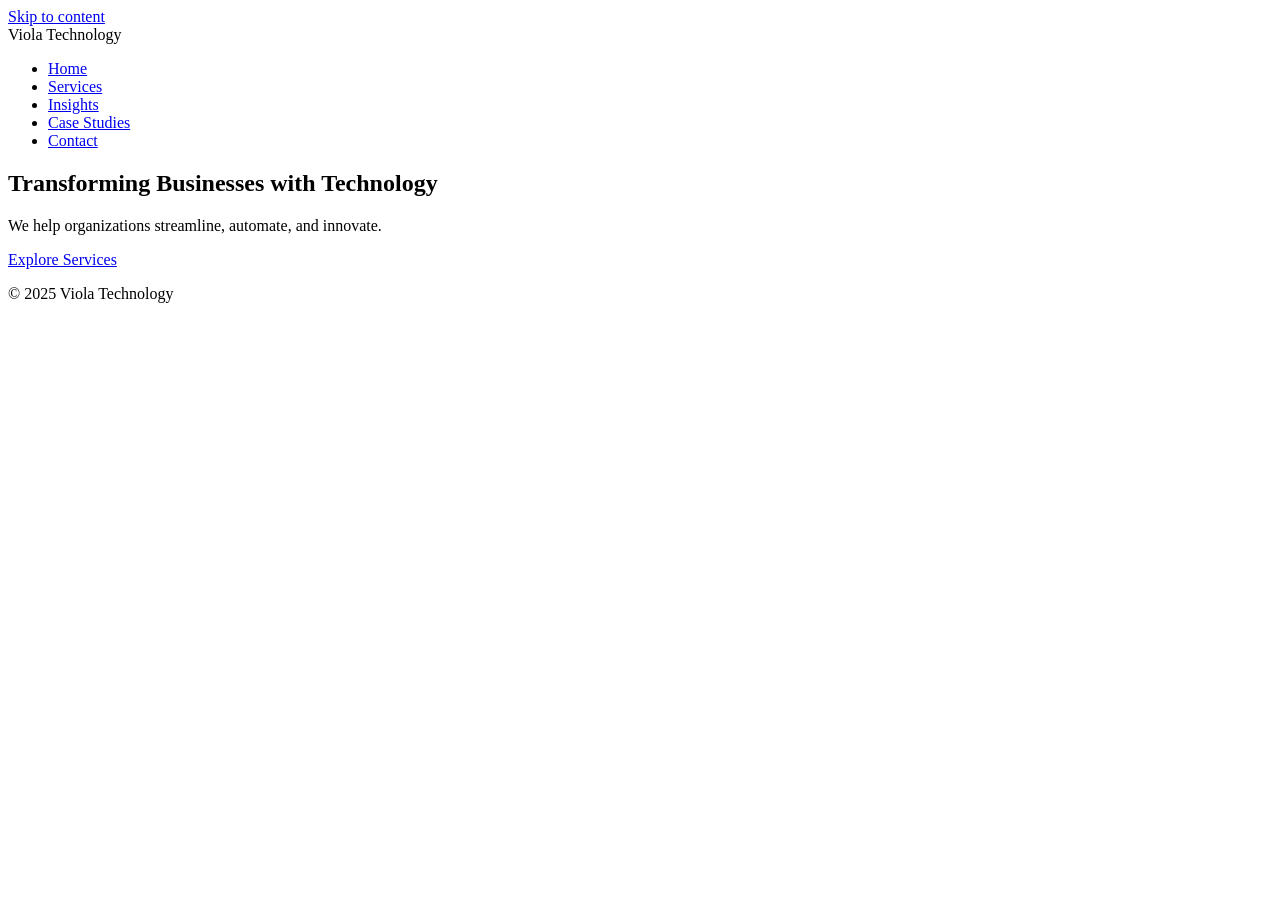
==== index.html @ 1264fb37 "Add files via upload" ====
<!DOCTYPE html>
<html lang="en">
<head>
  <meta charset="UTF-8" />
  <meta name="viewport" content="width=device-width, initial-scale=1.0" />
  <meta name="description" content="Viola Technology - IT Consulting and Services" />
  <title>Viola Technology</title>
  <link rel="stylesheet" href="assets/styles.css" />
</head>
<body>
  <a href="#main" class="skip-link">Skip to content</a>
  <header>
    <div class="logo">Viola Technology</div>
    <nav>
      <ul>
        <li><a href="index.html">Home</a></li>
        <li><a href="services.html">Services</a></li>
        <li><a href="insights.html">Insights</a></li>
        <li><a href="cases.html">Case Studies</a></li>
        <li><a href="contact.html">Contact</a></li>
      </ul>
    </nav>
  </header>
  <main id="main">
    <section class="hero">
      <h1>Transforming Businesses with Technology</h1>
      <p>We help organizations streamline, automate, and innovate.</p>
      <a href="services.html" class="btn">Explore Services</a>
    </section>
  </main>
  <footer>
    <p>&copy; 2025 Viola Technology</p>
  </footer>
</body>
</html>
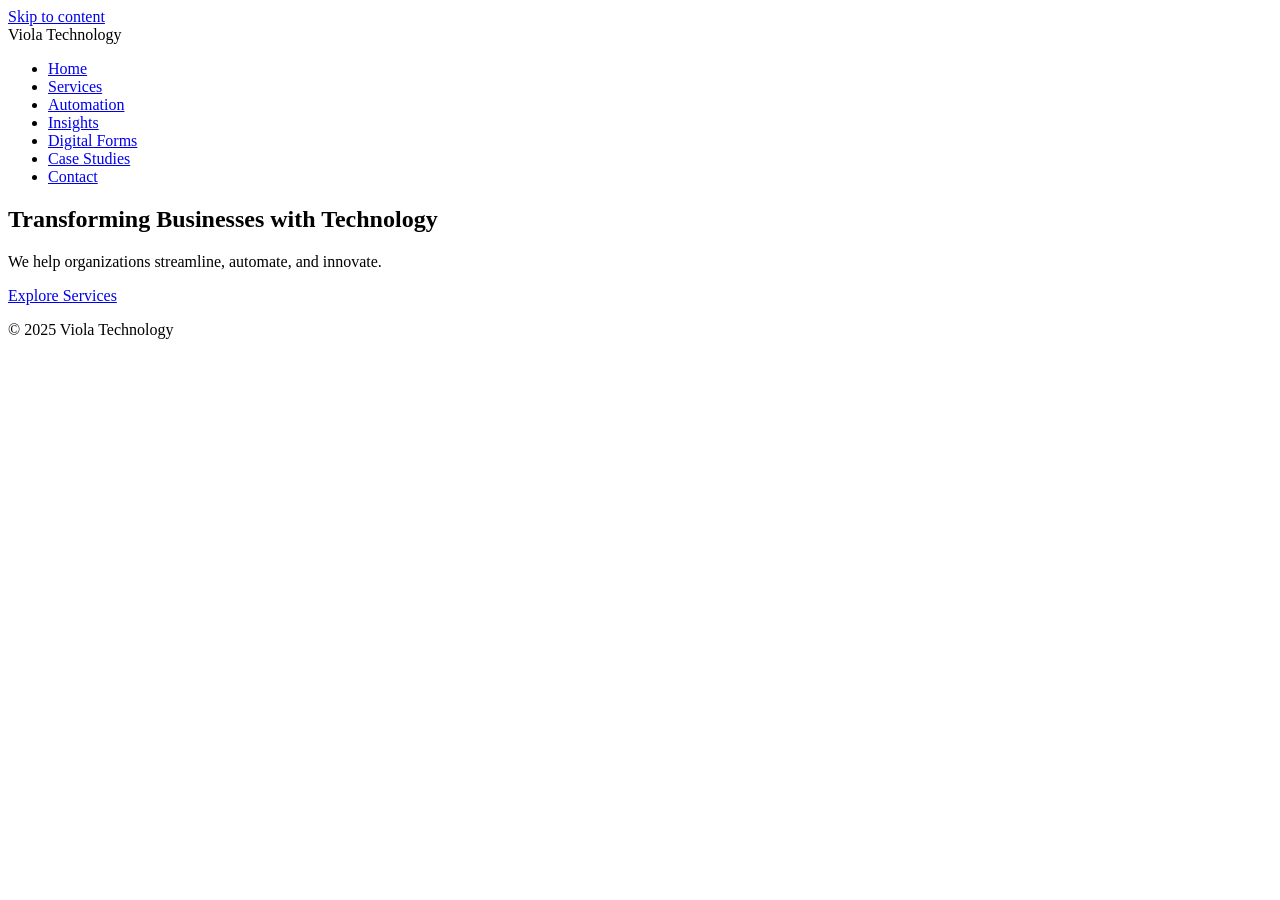
==== commit df6144b1: "Update index.html" ====
--- a/index.html
+++ b/index.html
@@ -13,9 +13,11 @@
     <div class="logo">Viola Technology</div>
     <nav>
       <ul>
-        <li><a href="index.html">Home</a></li>
-        <li><a href="services.html">Services</a></li>
+       <li><a href="index.html">Home</a></li>
+        <li><a href="consulting.html">Services</a></li>
+        <li><a href="automation">Automation</a></li>
         <li><a href="insights.html">Insights</a></li>
+        <li><a href="DigitalForms.html">Digital Forms</a></li>
         <li><a href="cases.html">Case Studies</a></li>
         <li><a href="contact.html">Contact</a></li>
       </ul>
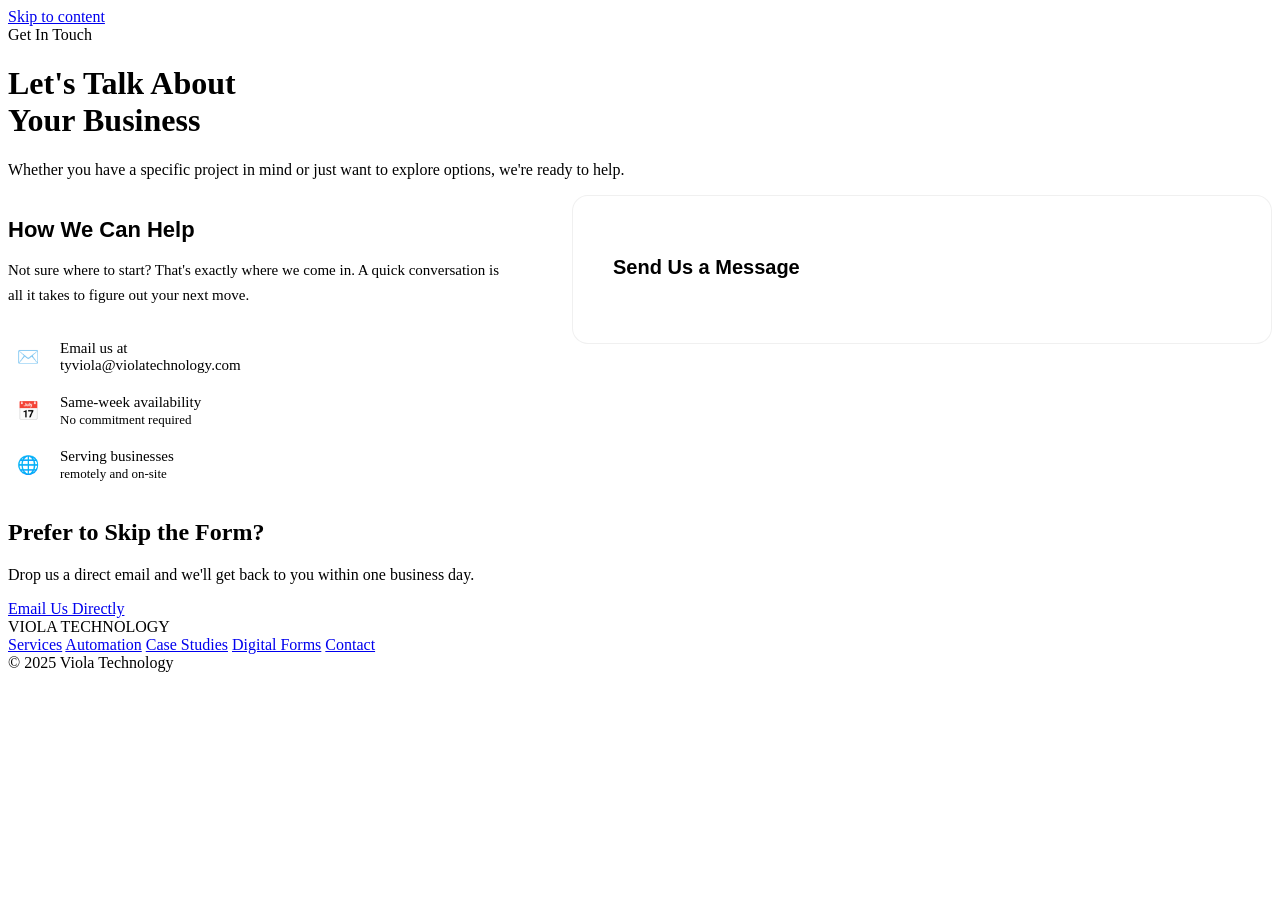
==== commit 1bd6caa8: "redesign" ====
--- a/index.html
+++ b/index.html
@@ -3,35 +3,97 @@
 <head>
   <meta charset="UTF-8" />
   <meta name="viewport" content="width=device-width, initial-scale=1.0" />
-  <meta name="description" content="Viola Technology - IT Consulting and Services" />
-  <title>Viola Technology</title>
-  <link rel="stylesheet" href="assets/styles.css" />
+  <meta name="description" content="Viola Technology – Contact Us" />
+  <title>Contact – Viola Technology</title>
+  <link rel="stylesheet" href="styles.css" />
+  <style>
+    .contact-grid {
+      display: grid; grid-template-columns: 1fr 1.4fr; gap: 64px;
+      align-items: start;
+    }
+    .contact-info h3 {
+      font-family: 'Syne', sans-serif; font-size: 22px; font-weight: 700;
+      margin-bottom: 12px; color: var(--charcoal);
+    }
+    .contact-info p { font-size: 15px; color: var(--text-muted); line-height: 1.7; margin-bottom: 28px; }
+    .contact-detail {
+      display: flex; align-items: center; gap: 12px;
+      font-size: 15px; color: var(--charcoal); margin-bottom: 14px;
+    }
+    .contact-detail a { color: var(--purple); text-decoration: none; font-weight: 500; }
+    .contact-detail a:hover { text-decoration: underline; }
+    .contact-icon {
+      width: 40px; height: 40px; border-radius: 10px;
+      background: var(--purple-glow); display: flex; align-items: center;
+      justify-content: center; font-size: 18px; flex-shrink: 0;
+    }
+    .form-wrap {
+      background: #fff; border-radius: 16px;
+      padding: 40px; border: 1px solid rgba(0,0,0,.06);
+    }
+    .form-wrap h3 {
+      font-family: 'Syne', sans-serif; font-size: 20px; font-weight: 700;
+      margin-bottom: 24px; color: var(--charcoal);
+    }
+  </style>
 </head>
 <body>
   <a href="#main" class="skip-link">Skip to content</a>
-  <header>
-    <div class="logo">Viola Technology</div>
-    <nav>
-      <ul>
-       <li><a href="index.html">Home</a></li>
-        <li><a href="consulting.html">Services</a></li>
-        <li><a href="automation">Automation</a></li>
-        <li><a href="insights.html">Insights</a></li>
-        <li><a href="DigitalForms.html">Digital Forms</a></li>
-        <li><a href="cases.html">Case Studies</a></li>
-        <li><a href="contact.html">Contact</a></li>
-      </ul>
-    </nav>
-  </header>
-  <main id="main">
-    <section class="hero">
-      <h1>Transforming Businesses with Technology</h1>
-      <p>We help organizations streamline, automate, and innovate.</p>
-      <a href="services.html" class="btn">Explore Services</a>
-    </section>
+  <script src="nav.js"></script>
+
+  <main id="main" class="page-shell">
+    <div class="page-hero">
+      <div class="page-hero-label">Get In Touch</div>
+      <h1>Let's Talk About<br>Your Business</h1>
+      <p>Whether you have a specific project in mind or just want to explore options, we're ready to help.</p>
+    </div>
+
+    <div class="page-content">
+      <div class="contact-grid">
+        <div class="contact-info">
+          <h3>How We Can Help</h3>
+          <p>Not sure where to start? That's exactly where we come in. A quick conversation is all it takes to figure out your next move.</p>
+          <div class="contact-detail">
+            <div class="contact-icon">✉️</div>
+            <div>Email us at<br><a href="mailto:tyviola@violatechnology.com">tyviola@violatechnology.com</a></div>
+          </div>
+          <div class="contact-detail">
+            <div class="contact-icon">📅</div>
+            <div>Same-week availability<br><span style="color:var(--text-muted);font-size:13px">No commitment required</span></div>
+          </div>
+          <div class="contact-detail">
+            <div class="contact-icon">🌐</div>
+            <div>Serving businesses<br><span style="color:var(--text-muted);font-size:13px">remotely and on-site</span></div>
+          </div>
+        </div>
+        <div class="form-wrap">
+          <h3>Send Us a Message</h3>
+          <script type="text/javascript" src="https://form.jotform.com/jsform/252426313233043"></script>
+        </div>
+      </div>
+    </div>
+
+    <div class="cta-band">
+      <div>
+        <h2>Prefer to Skip the Form?</h2>
+        <p>Drop us a direct email and we'll get back to you within one business day.</p>
+      </div>
+      <div class="cta-right">
+        <a href="mailto:tyviola@violatechnology.com" class="btn-white">Email Us Directly</a>
+      </div>
+    </div>
   </main>
-  <footer>
-    <p>&copy; 2025 Viola Technology</p>
+
+  <footer class="site-footer">
+    <div class="footer-logo">VIOLA <span>TECHNOLOGY</span></div>
+    <div class="footer-links">
+      <a href="consulting.html">Services</a>
+      <a href="automation.html">Automation</a>
+      <a href="cases.html">Case Studies</a>
+      <a href="DigitalForms.html">Digital Forms</a>
+      <a href="contact.html">Contact</a>
+    </div>
+    <div class="footer-copy">© 2025 Viola Technology</div>
   </footer>
 </body>
 </html>
--- a/styles.css
+++ b/styles.css
@@ -0,0 +1,70 @@
+// nav.js – inject consistent nav + hamburger drawer on every page
+(function () {
+  const current = location.pathname.split('/').pop() || 'index.html';
+
+  const links = [
+    { href: 'consulting.html',   label: '💼 Biz Tech Consulting' },
+    { href: 'automation.html',   label: '⚙️ Automation' },
+    { href: 'DigitalForms.html', label: '📋 Digital Forms' },
+    { href: 'cases.html',        label: '📁 Case Studies' },
+    { href: 'contact.html',      label: '✉️ Contact' },
+  ];
+
+  const pills = links.map(l => {
+    const active = current === l.href ? ' active' : '';
+    return `<a href="${l.href}" class="nav-pill${active}">${l.label}</a>`;
+  }).join('');
+
+  const drawerLinks = links.map(l =>
+    `<a href="${l.href}">${l.label}</a>`
+  ).join('');
+
+  const logoSVG = `<svg viewBox="0 0 100 110" fill="none" xmlns="http://www.w3.org/2000/svg">
+    <circle cx="50" cy="10" r="7" stroke="#5B3FA6" stroke-width="5" fill="none"/>
+    <line x1="50" y1="17" x2="50" y2="38" stroke="#5B3FA6" stroke-width="5" stroke-linecap="round"/>
+    <path d="M50 38 L22 58 Q14 75 50 92 Q86 75 78 58 L50 38Z" stroke="#5B3FA6" stroke-width="5" fill="none" stroke-linejoin="round"/>
+    <path d="M50 38 L30 54" stroke="#5B3FA6" stroke-width="4" stroke-linecap="round"/>
+    <path d="M50 38 L70 54" stroke="#5B3FA6" stroke-width="4" stroke-linecap="round"/>
+  </svg>`;
+
+  const navHTML = `
+    <nav class="site-nav" role="navigation" aria-label="Main navigation">
+      <a href="index.html" class="nav-logo" aria-label="Viola Technology home">
+        ${logoSVG}
+        <span class="nav-logo-text">VIOLA <span>TECHNOLOGY</span></span>
+      </a>
+      <div class="nav-pills">${pills}</div>
+      <div class="nav-right">
+        <a href="contact.html" class="nav-cta">Get Started</a>
+        <button class="hamburger" aria-label="Open menu" aria-expanded="false" aria-controls="nav-drawer">
+          <span></span><span></span><span></span>
+        </button>
+      </div>
+    </nav>
+    <div class="nav-drawer" id="nav-drawer" aria-hidden="true">
+      ${drawerLinks}
+      <a href="contact.html" class="drawer-cta">Schedule a Free Consultation</a>
+    </div>
+  `;
+
+  document.body.insertAdjacentHTML('afterbegin', navHTML);
+
+  // hamburger toggle
+  const btn = document.querySelector('.hamburger');
+  const drawer = document.getElementById('nav-drawer');
+  btn.addEventListener('click', () => {
+    const open = drawer.classList.toggle('open');
+    btn.classList.toggle('open', open);
+    btn.setAttribute('aria-expanded', open);
+    drawer.setAttribute('aria-hidden', !open);
+    document.body.style.overflow = open ? 'hidden' : '';
+  });
+  // close on link click
+  drawer.querySelectorAll('a').forEach(a =>
+    a.addEventListener('click', () => {
+      drawer.classList.remove('open');
+      btn.classList.remove('open');
+      document.body.style.overflow = '';
+    })
+  );
+})();
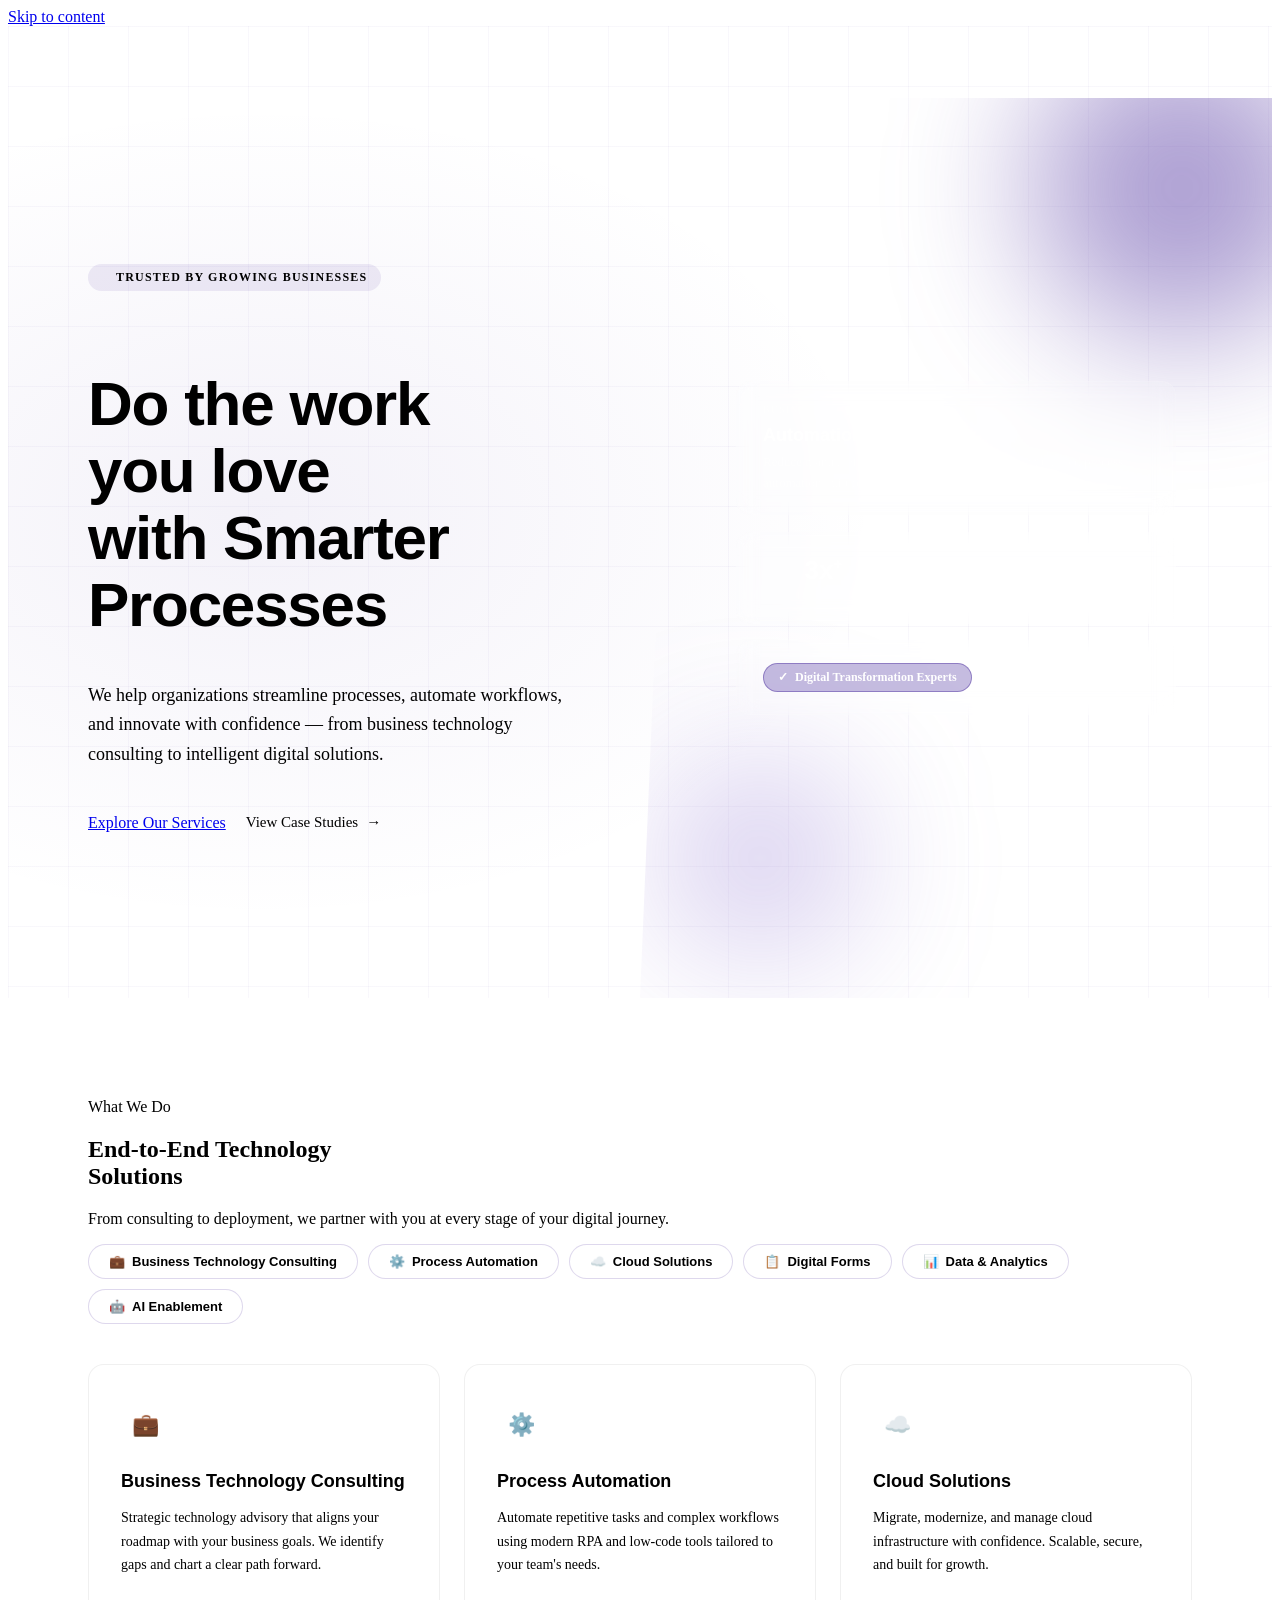
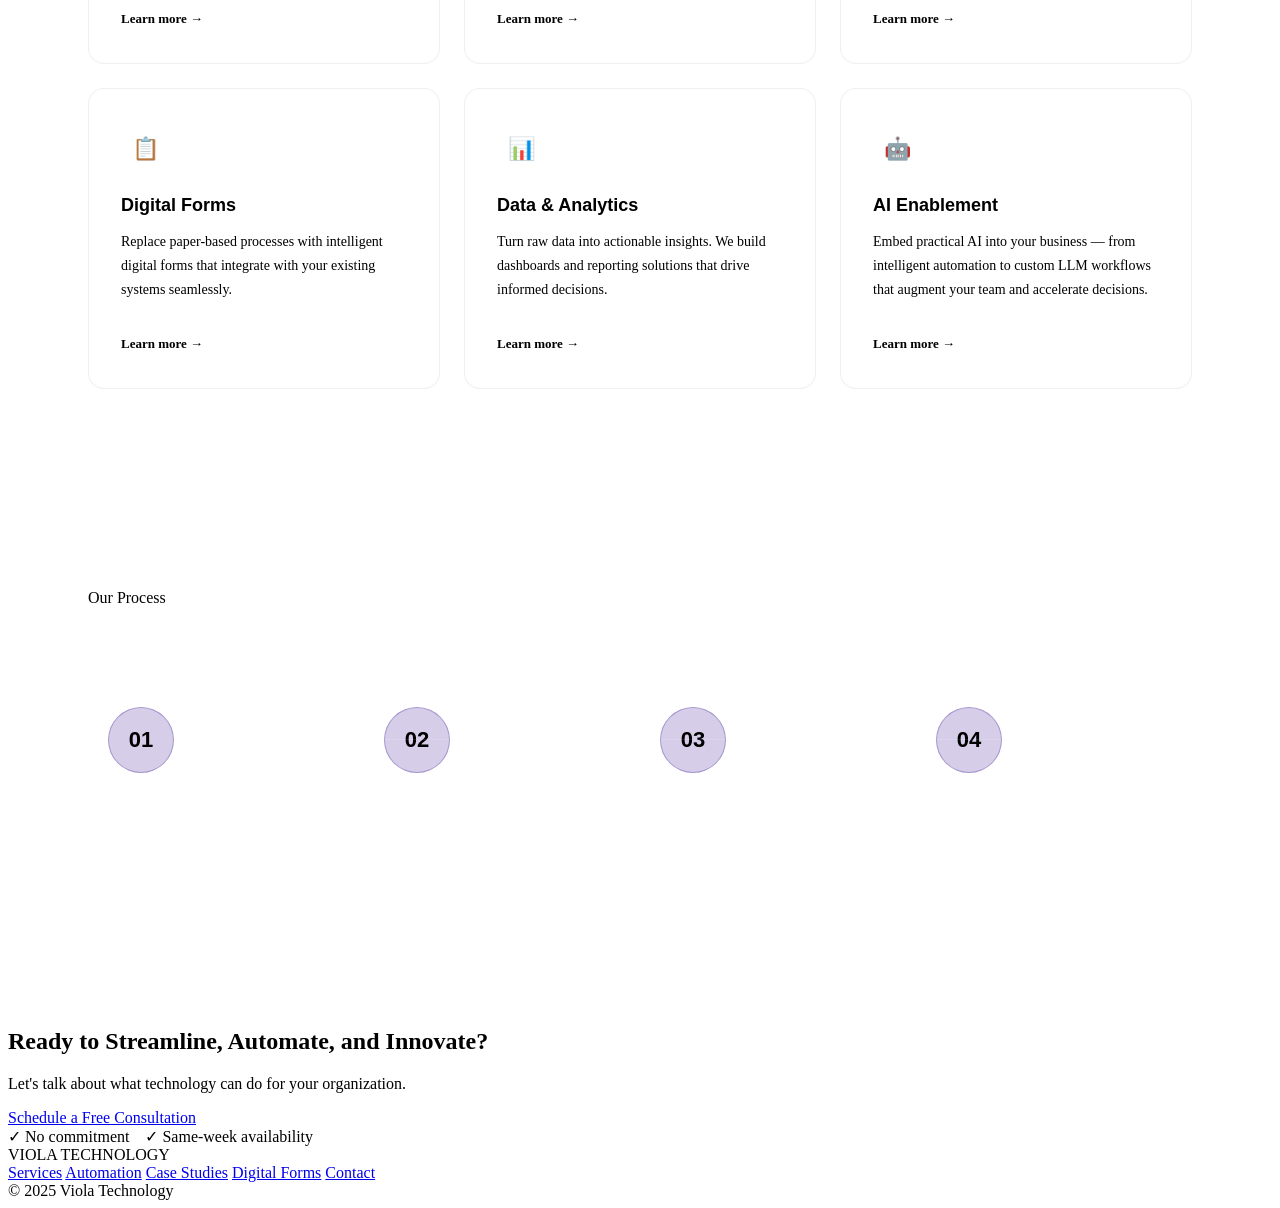
==== commit 9ebc1f84: "Update page title and description for SEO" ====
--- a/index.html
+++ b/index.html
@@ -3,87 +3,319 @@
 <head>
   <meta charset="UTF-8" />
   <meta name="viewport" content="width=device-width, initial-scale=1.0" />
-  <meta name="description" content="Viola Technology – Contact Us" />
-  <title>Contact – Viola Technology</title>
+  <meta name="description" content="Viola Technology – Transforming Businesses with Technology" />
+  <title>Viola Technology – Transforming Businesses with Technology</title>
   <link rel="stylesheet" href="styles.css" />
   <style>
-    .contact-grid {
-      display: grid; grid-template-columns: 1fr 1.4fr; gap: 64px;
-      align-items: start;
-    }
-    .contact-info h3 {
-      font-family: 'Syne', sans-serif; font-size: 22px; font-weight: 700;
-      margin-bottom: 12px; color: var(--charcoal);
-    }
-    .contact-info p { font-size: 15px; color: var(--text-muted); line-height: 1.7; margin-bottom: 28px; }
-    .contact-detail {
-      display: flex; align-items: center; gap: 12px;
-      font-size: 15px; color: var(--charcoal); margin-bottom: 14px;
-    }
-    .contact-detail a { color: var(--purple); text-decoration: none; font-weight: 500; }
-    .contact-detail a:hover { text-decoration: underline; }
-    .contact-icon {
-      width: 40px; height: 40px; border-radius: 10px;
-      background: var(--purple-glow); display: flex; align-items: center;
-      justify-content: center; font-size: 18px; flex-shrink: 0;
-    }
-    .form-wrap {
-      background: #fff; border-radius: 16px;
-      padding: 40px; border: 1px solid rgba(0,0,0,.06);
-    }
-    .form-wrap h3 {
-      font-family: 'Syne', sans-serif; font-size: 20px; font-weight: 700;
-      margin-bottom: 24px; color: var(--charcoal);
-    }
+    /* ── HOME-ONLY STYLES ── */
+
+    /* hero */
+    .hero {
+      min-height: 100vh;
+      display: grid; grid-template-columns: 1fr 1fr;
+      padding-top: 72px;
+      position: relative; overflow: hidden;
+    }
+    .hero::before {
+      content: ''; position: absolute; inset: 0;
+      background: radial-gradient(ellipse 70% 60% at 20% 50%, rgba(91,63,166,0.07) 0%, transparent 70%);
+      pointer-events: none;
+    }
+    .hero-grid {
+      position: absolute; inset: 0; pointer-events: none;
+      background-image:
+        linear-gradient(rgba(91,63,166,0.04) 1px, transparent 1px),
+        linear-gradient(90deg, rgba(91,63,166,0.04) 1px, transparent 1px);
+      background-size: 60px 60px;
+    }
+    .hero-left {
+      display: flex; flex-direction: column; justify-content: center;
+      padding: 80px 60px 80px 80px;
+      position: relative; z-index: 2;
+    }
+    .hero-tag {
+      display: inline-flex; align-items: center; gap: 8px;
+      background: rgba(91,63,166,0.1); color: var(--purple);
+      font-size: 12px; font-weight: 600; letter-spacing: .1em; text-transform: uppercase;
+      padding: 6px 14px; border-radius: 100px;
+      width: fit-content; margin-bottom: 28px;
+    }
+    .hero-tag::before {
+      content: ''; width: 6px; height: 6px; border-radius: 50%;
+      background: var(--purple); animation: pulse 2s infinite;
+    }
+    @keyframes pulse { 0%,100%{opacity:1;} 50%{opacity:.4;} }
+    .hero-left h1 {
+      font-family: 'Syne', sans-serif;
+      font-size: clamp(38px, 5vw, 62px);
+      font-weight: 800; line-height: 1.08; letter-spacing: -.02em;
+      color: var(--charcoal); margin-bottom: 24px;
+    }
+    .hero-left h1 em { font-style: normal; color: var(--purple); }
+    .hero-sub {
+      font-size: 18px; font-weight: 300; color: var(--text-muted);
+      line-height: 1.65; max-width: 480px; margin-bottom: 44px;
+    }
+    .hero-actions { display: flex; align-items: center; gap: 20px; }
+    .btn-ghost {
+      color: var(--charcoal); font-size: 15px; font-weight: 500;
+      text-decoration: none; display: flex; align-items: center; gap: 8px;
+    }
+    .btn-ghost::after { content: '→'; transition: transform .2s; }
+    .btn-ghost:hover { color: var(--purple); }
+    .btn-ghost:hover::after { transform: translateX(4px); }
+
+    /* hero right */
+    .hero-right {
+      position: relative; z-index: 2;
+      display: flex; align-items: center; justify-content: center;
+      padding: 80px 60px;
+      background: var(--charcoal);
+      clip-path: polygon(6% 0, 100% 0, 100% 100%, 0% 100%);
+    }
+    .hero-visual { position: relative; width: 100%; max-width: 440px; }
+    .vis-card {
+      background: rgba(255,255,255,0.06);
+      border: 1px solid rgba(255,255,255,0.1);
+      border-radius: 14px; padding: 22px 26px;
+      backdrop-filter: blur(10px); color: #fff;
+    }
+    .vis-card + .vis-card { margin-top: 16px; }
+    .vis-label { font-size: 10px; letter-spacing: .12em; text-transform: uppercase; color: rgba(255,255,255,.45); margin-bottom: 10px; }
+    .vis-title { font-family: 'Syne', sans-serif; font-size: 18px; font-weight: 700; margin-bottom: 6px; }
+    .vis-desc { font-size: 13px; color: rgba(255,255,255,.55); line-height: 1.55; }
+    .vis-stats { display: grid; grid-template-columns: 1fr 1fr 1fr; gap: 12px; }
+    .stat-item { text-align: center; }
+    .stat-num { font-family: 'Syne', sans-serif; font-size: 26px; font-weight: 800; color: #fff; }
+    .stat-num sup { color: var(--purple-light); font-size: 15px; }
+    .stat-lbl { font-size: 11px; color: rgba(255,255,255,.4); letter-spacing: .05em; margin-top: 3px; }
+    .vis-badge {
+      display: inline-flex; align-items: center; gap: 7px;
+      background: rgba(91,63,166,.35); border: 1px solid rgba(91,63,166,.5);
+      color: var(--purple-light); border-radius: 100px;
+      font-size: 12px; font-weight: 600; padding: 6px 14px;
+    }
+    .vis-badge::before { content: '✓'; }
+    .orb {
+      position: absolute; border-radius: 50%;
+      filter: blur(70px); pointer-events: none;
+    }
+    .orb-1 { width: 300px; height: 300px; background: rgba(91,63,166,.5); top: -60px; right: -60px; }
+    .orb-2 { width: 200px; height: 200px; background: rgba(123,93,201,.3); bottom: 40px; left: 20px; }
+
+    /* services section */
+    .services-section { padding: 100px 80px; }
+    .service-filters { display: flex; flex-wrap: wrap; gap: 10px; margin-bottom: 40px; }
+    .filter-btn {
+      display: inline-flex; align-items: center; gap: 7px;
+      padding: 9px 20px; border-radius: 100px;
+      font-size: 13px; font-weight: 600;
+      border: 1.5px solid rgba(91,63,166,0.2);
+      background: #fff; color: var(--charcoal-mid);
+      transition: all .2s; text-decoration: none;
+      font-family: 'DM Sans', sans-serif;
+    }
+    .filter-btn:hover, .filter-btn.active {
+      background: var(--purple); color: #fff; border-color: var(--purple);
+      box-shadow: 0 4px 14px rgba(91,63,166,.3); transform: translateY(-1px);
+    }
+    .services-grid { display: grid; grid-template-columns: repeat(3,1fr); gap: 24px; }
+    .service-card {
+      background: #fff; border-radius: 16px; padding: 36px 32px;
+      border: 1px solid rgba(0,0,0,.06);
+      transition: transform .25s, box-shadow .25s;
+      position: relative; overflow: hidden;
+    }
+    .service-card::before {
+      content: ''; position: absolute; top: 0; left: 0; right: 0; height: 3px;
+      background: linear-gradient(90deg, var(--purple), var(--purple-light));
+      transform: scaleX(0); transform-origin: left; transition: transform .3s;
+    }
+    .service-card:hover::before { transform: scaleX(1); }
+    .service-card:hover { transform: translateY(-5px); box-shadow: 0 20px 48px rgba(0,0,0,.09); }
+    .service-icon {
+      width: 48px; height: 48px; border-radius: 12px;
+      background: var(--purple-glow);
+      display: flex; align-items: center; justify-content: center;
+      font-size: 22px; margin-bottom: 22px;
+    }
+    .service-card h3 { font-family: 'Syne', sans-serif; font-size: 18px; font-weight: 700; margin-bottom: 10px; color: var(--charcoal); }
+    .service-card p { font-size: 14px; color: var(--text-muted); line-height: 1.7; }
+    .service-link {
+      display: inline-flex; align-items: center; gap: 6px;
+      color: var(--purple); font-size: 13px; font-weight: 600;
+      margin-top: 20px; text-decoration: none; transition: gap .2s;
+    }
+    .service-link:hover { gap: 10px; }
+
+    /* how it works */
+    .how-section { background: var(--charcoal); padding: 100px 80px; }
+    .how-section .section-label { color: var(--purple-light); }
+    .how-section .section-title { color: #fff; }
+    .how-section .section-sub { color: rgba(255,255,255,.5); }
+    .steps { display: grid; grid-template-columns: repeat(4,1fr); gap: 0; position: relative; }
+    .steps::before {
+      content: ''; position: absolute;
+      top: 32px; left: calc(12.5% + 16px); right: calc(12.5% + 16px);
+      height: 1px; background: rgba(255,255,255,.1);
+    }
+    .step { padding: 0 20px; }
+    .step-num {
+      width: 64px; height: 64px; border-radius: 50%;
+      background: rgba(91,63,166,.25); border: 1px solid rgba(91,63,166,.4);
+      display: flex; align-items: center; justify-content: center;
+      font-family: 'Syne', sans-serif; font-size: 22px; font-weight: 800;
+      color: var(--purple-light); margin-bottom: 24px;
+    }
+    .step h4 { font-family: 'Syne', sans-serif; font-size: 16px; font-weight: 700; color: #fff; margin-bottom: 10px; }
+    .step p { font-size: 13px; color: rgba(255,255,255,.45); line-height: 1.7; }
   </style>
 </head>
 <body>
   <a href="#main" class="skip-link">Skip to content</a>
   <script src="nav.js"></script>
 
-  <main id="main" class="page-shell">
-    <div class="page-hero">
-      <div class="page-hero-label">Get In Touch</div>
-      <h1>Let's Talk About<br>Your Business</h1>
-      <p>Whether you have a specific project in mind or just want to explore options, we're ready to help.</p>
-    </div>
-
-    <div class="page-content">
-      <div class="contact-grid">
-        <div class="contact-info">
-          <h3>How We Can Help</h3>
-          <p>Not sure where to start? That's exactly where we come in. A quick conversation is all it takes to figure out your next move.</p>
-          <div class="contact-detail">
-            <div class="contact-icon">✉️</div>
-            <div>Email us at<br><a href="mailto:tyviola@violatechnology.com">tyviola@violatechnology.com</a></div>
+  <main id="main">
+
+    <!-- HERO -->
+    <section class="hero">
+      <div class="hero-grid"></div>
+      <div class="hero-left">
+        <div class="hero-tag">Trusted by Growing Businesses</div>
+        <h1>Do the work<br>you love<br>with <em>Smarter</em><br>Processes</h1>
+        <p class="hero-sub">We help organizations streamline processes, automate workflows, and innovate with confidence — from business technology consulting to intelligent digital solutions.</p>
+        <div class="hero-actions">
+          <a href="consulting.html" class="btn-primary">Explore Our Services</a>
+          <a href="cases.html" class="btn-ghost">View Case Studies</a>
+        </div>
+      </div>
+      <div class="hero-right">
+        <div class="orb orb-1"></div>
+        <div class="orb orb-2"></div>
+        <div class="hero-visual">
+          <div class="vis-card" style="margin-bottom:16px">
+            <div class="vis-label">Business Impact</div>
+            <div class="vis-title">Automation & Efficiency</div>
+            <div class="vis-desc">Reduce manual effort and eliminate bottlenecks with tailored process automation built for your workflows.</div>
           </div>
-          <div class="contact-detail">
-            <div class="contact-icon">📅</div>
-            <div>Same-week availability<br><span style="color:var(--text-muted);font-size:13px">No commitment required</span></div>
+          <div class="vis-card vis-stats" style="margin-bottom:16px">
+            <div class="stat-item">
+              <div class="stat-num">3x<sup>+</sup></div>
+              <div class="stat-lbl">Faster Ops</div>
+            </div>
+            <div class="stat-item">
+              <div class="stat-num">60<sup>%</sup></div>
+              <div class="stat-lbl">Cost Reduction</div>
+            </div>
+            <div class="stat-item">
+              <div class="stat-num">100<sup>+</sup></div>
+              <div class="stat-lbl">Clients Served</div>
+            </div>
           </div>
-          <div class="contact-detail">
-            <div class="contact-icon">🌐</div>
-            <div>Serving businesses<br><span style="color:var(--text-muted);font-size:13px">remotely and on-site</span></div>
+          <div class="vis-card">
+            <div class="vis-badge">Digital Transformation Experts</div>
           </div>
         </div>
-        <div class="form-wrap">
-          <h3>Send Us a Message</h3>
-          <script type="text/javascript" src="https://form.jotform.com/jsform/252426313233043"></script>
-        </div>
-      </div>
-    </div>
-
+      </div>
+    </section>
+
+    <!-- SERVICES -->
+    <section class="services-section">
+      <div class="section-label">What We Do</div>
+      <h2 class="section-title">End-to-End Technology<br>Solutions</h2>
+      <p class="section-sub">From consulting to deployment, we partner with you at every stage of your digital journey.</p>
+      <div class="service-filters">
+        <a href="consulting.html" class="filter-btn"><span>💼</span> Business Technology Consulting</a>
+        <a href="automation.html" class="filter-btn"><span>⚙️</span> Process Automation</a>
+        <a href="consulting.html" class="filter-btn"><span>☁️</span> Cloud Solutions</a>
+        <a href="DigitalForms.html" class="filter-btn"><span>📋</span> Digital Forms</a>
+        <a href="consulting.html" class="filter-btn"><span>📊</span> Data & Analytics</a>
+        <a href="consulting.html" class="filter-btn"><span>🤖</span> AI Enablement</a>
+      </div>
+      <div class="services-grid">
+        <div class="service-card">
+          <div class="service-icon">💼</div>
+          <h3>Business Technology Consulting</h3>
+          <p>Strategic technology advisory that aligns your roadmap with your business goals. We identify gaps and chart a clear path forward.</p>
+          <a href="consulting.html" class="service-link">Learn more →</a>
+        </div>
+        <div class="service-card">
+          <div class="service-icon">⚙️</div>
+          <h3>Process Automation</h3>
+          <p>Automate repetitive tasks and complex workflows using modern RPA and low-code tools tailored to your team's needs.</p>
+          <a href="automation.html" class="service-link">Learn more →</a>
+        </div>
+        <div class="service-card">
+          <div class="service-icon">☁️</div>
+          <h3>Cloud Solutions</h3>
+          <p>Migrate, modernize, and manage cloud infrastructure with confidence. Scalable, secure, and built for growth.</p>
+          <a href="consulting.html" class="service-link">Learn more →</a>
+        </div>
+        <div class="service-card">
+          <div class="service-icon">📋</div>
+          <h3>Digital Forms</h3>
+          <p>Replace paper-based processes with intelligent digital forms that integrate with your existing systems seamlessly.</p>
+          <a href="DigitalForms.html" class="service-link">Learn more →</a>
+        </div>
+        <div class="service-card">
+          <div class="service-icon">📊</div>
+          <h3>Data & Analytics</h3>
+          <p>Turn raw data into actionable insights. We build dashboards and reporting solutions that drive informed decisions.</p>
+          <a href="consulting.html" class="service-link">Learn more →</a>
+        </div>
+        <div class="service-card">
+          <div class="service-icon">🤖</div>
+          <h3>AI Enablement</h3>
+          <p>Embed practical AI into your business — from intelligent automation to custom LLM workflows that augment your team and accelerate decisions.</p>
+          <a href="consulting.html" class="service-link">Learn more →</a>
+        </div>
+      </div>
+    </section>
+
+    <!-- HOW IT WORKS -->
+    <section class="how-section">
+      <div class="section-label">Our Process</div>
+      <h2 class="section-title">How We Work With You</h2>
+      <p class="section-sub">A proven four-step engagement model that delivers results from day one.</p>
+      <div class="steps">
+        <div class="step">
+          <div class="step-num">01</div>
+          <h4>Discovery</h4>
+          <p>We dive deep into your current processes, pain points, and goals to build a complete picture.</p>
+        </div>
+        <div class="step">
+          <div class="step-num">02</div>
+          <h4>Strategy</h4>
+          <p>We design a tailored technology roadmap aligned with your budget, timeline, and team.</p>
+        </div>
+        <div class="step">
+          <div class="step-num">03</div>
+          <h4>Implementation</h4>
+          <p>Our team deploys solutions with minimal disruption, keeping your operations running smoothly.</p>
+        </div>
+        <div class="step">
+          <div class="step-num">04</div>
+          <h4>Optimization</h4>
+          <p>We monitor, measure, and refine — ensuring continuous improvement long after launch.</p>
+        </div>
+      </div>
+    </section>
+
+    <!-- CTA BAND -->
     <div class="cta-band">
       <div>
-        <h2>Prefer to Skip the Form?</h2>
-        <p>Drop us a direct email and we'll get back to you within one business day.</p>
+        <h2>Ready to Streamline, Automate, and Innovate?</h2>
+        <p>Let's talk about what technology can do for your organization.</p>
       </div>
       <div class="cta-right">
-        <a href="mailto:tyviola@violatechnology.com" class="btn-white">Email Us Directly</a>
+        <a href="contact.html" class="btn-white">Schedule a Free Consultation</a>
+        <div class="cta-trust">✓ No commitment &nbsp;&nbsp; ✓ Same-week availability</div>
       </div>
     </div>
+
   </main>
 
+  <!-- FOOTER -->
   <footer class="site-footer">
     <div class="footer-logo">VIOLA <span>TECHNOLOGY</span></div>
     <div class="footer-links">
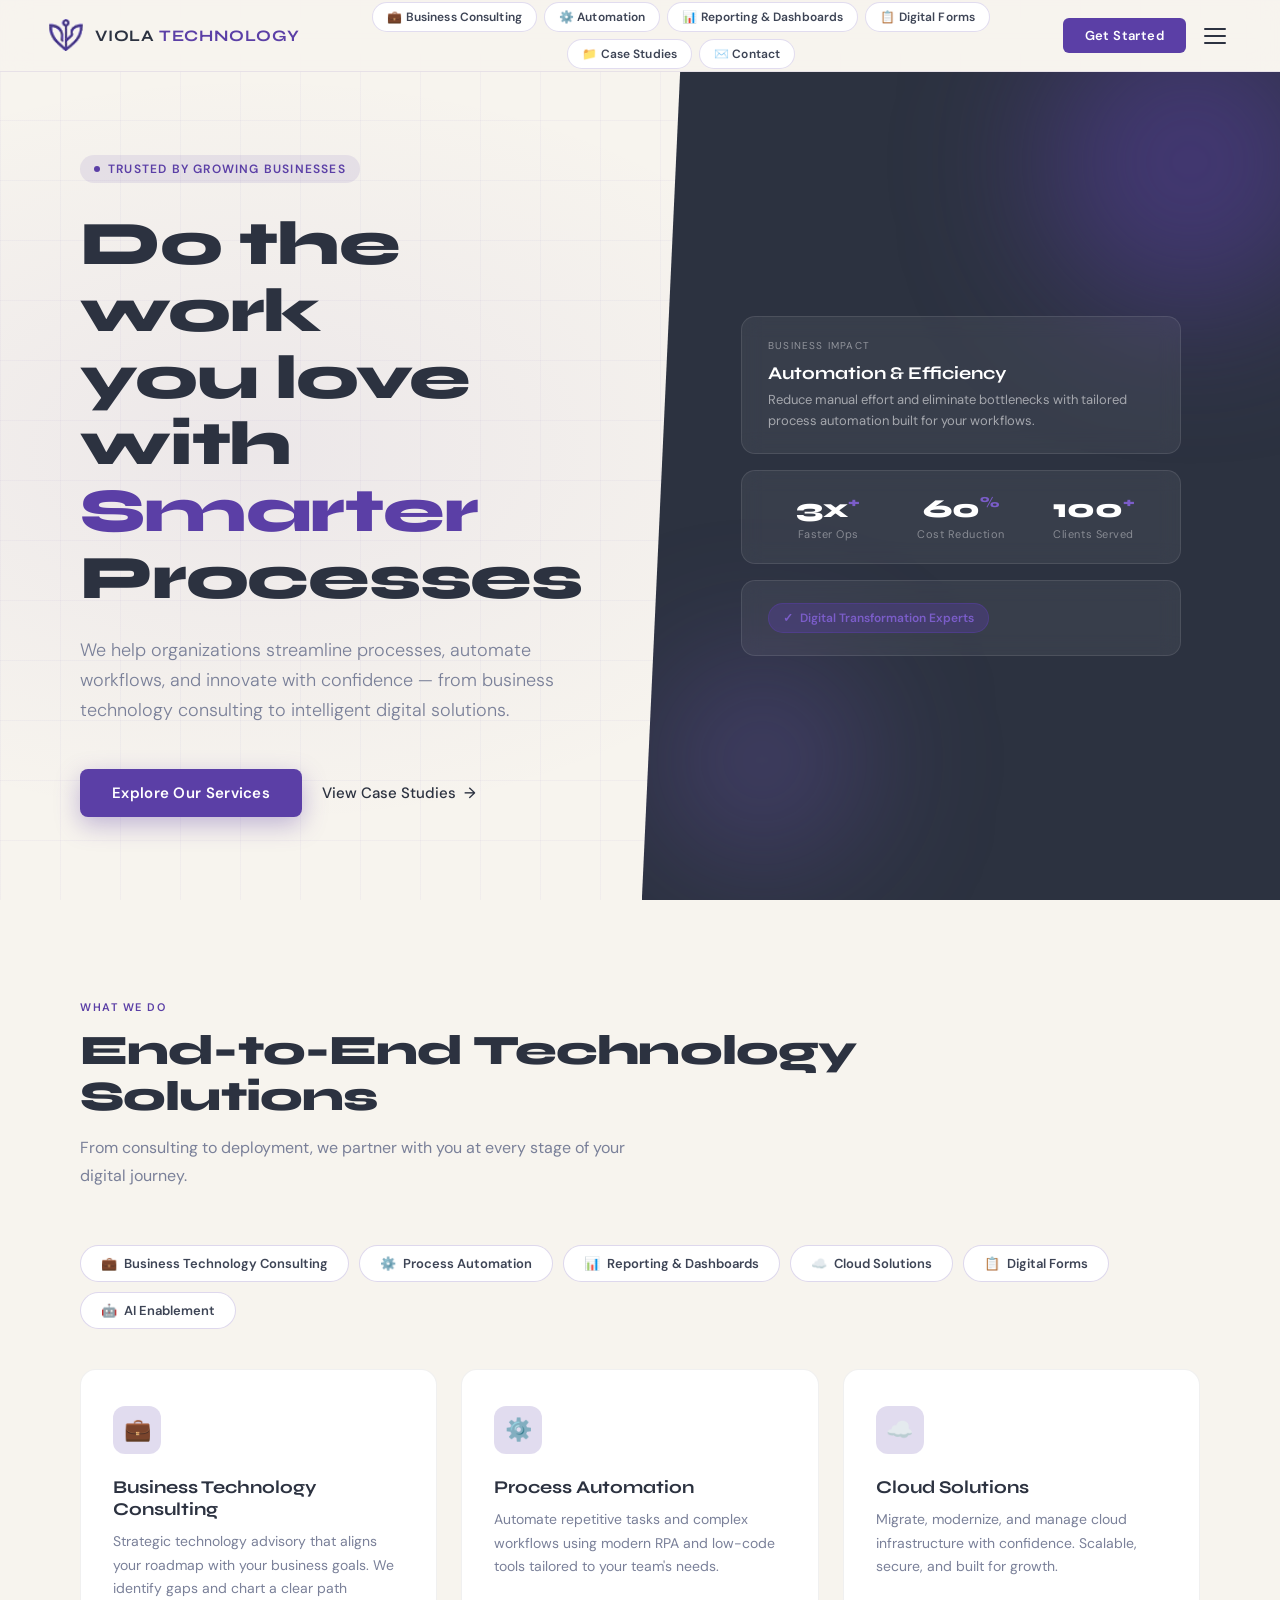
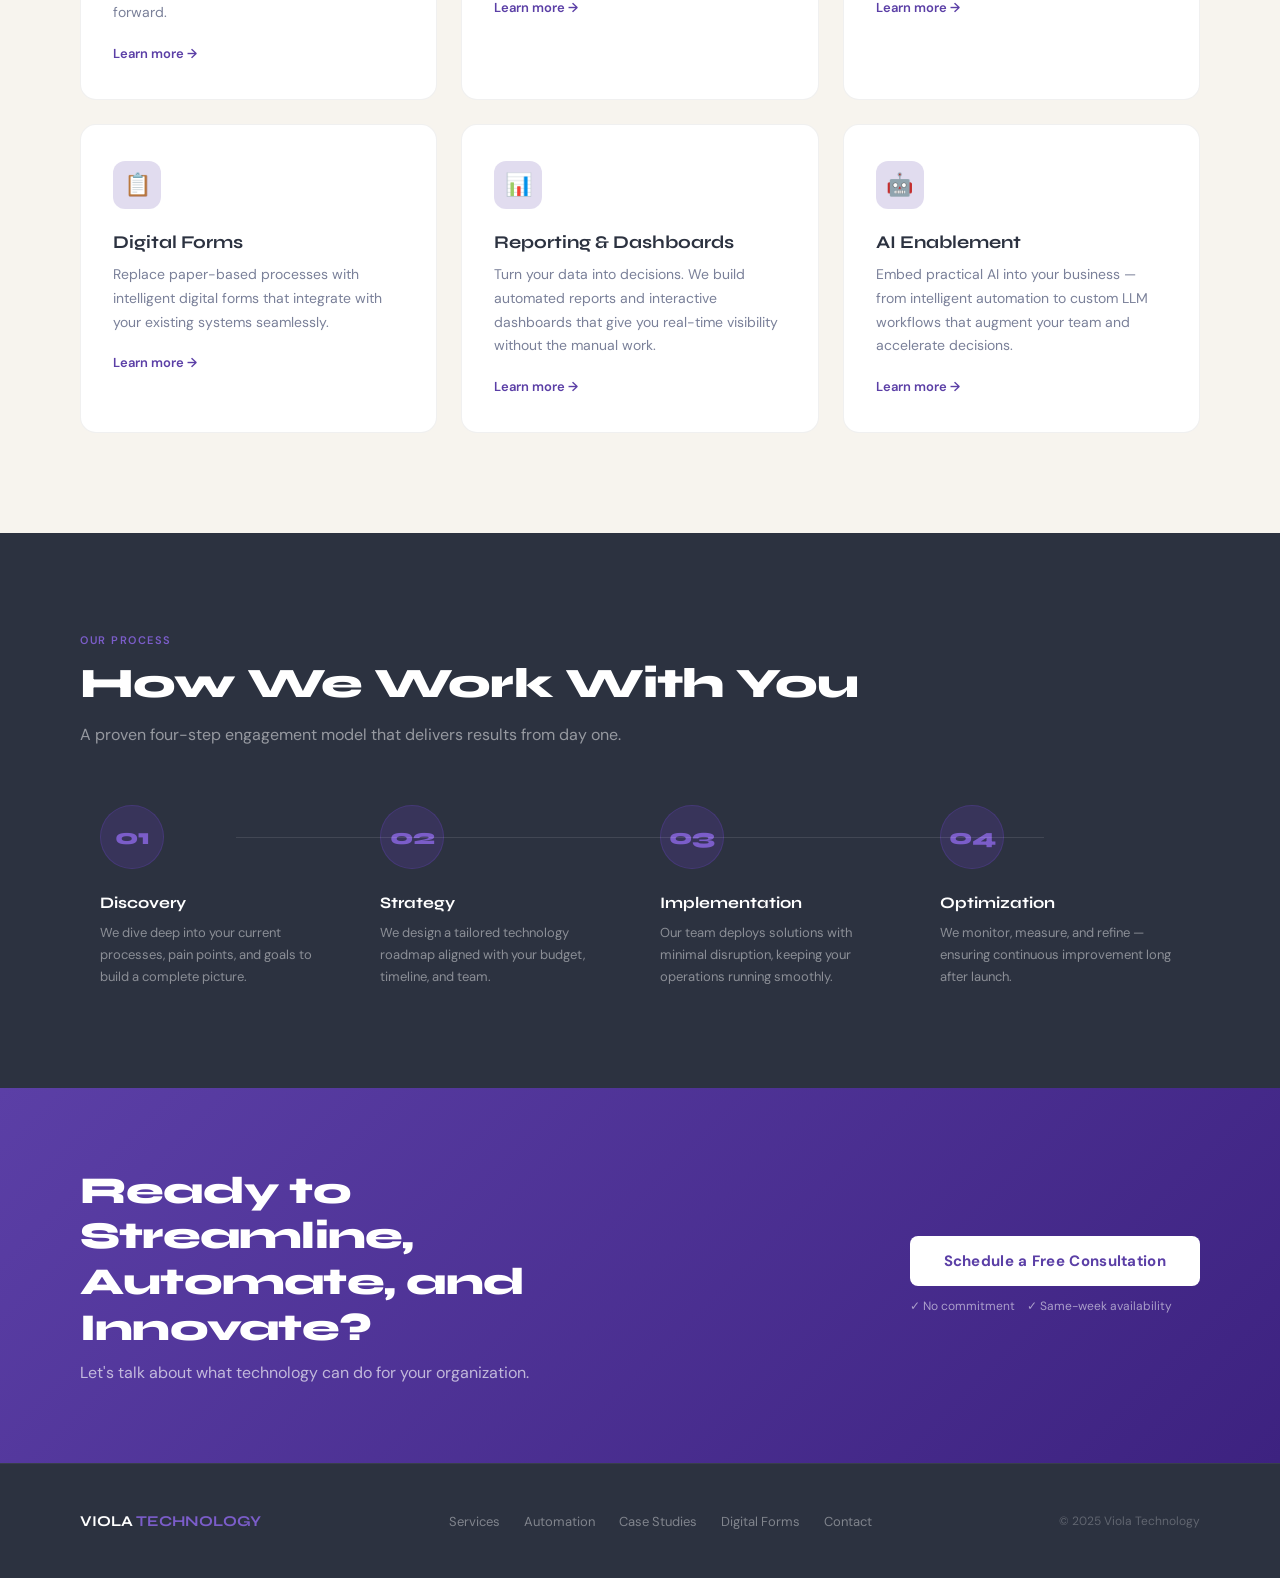
==== commit 16ac5190: "Add files via upload" ====
--- a/index.html
+++ b/index.html
@@ -227,9 +227,9 @@
       <div class="service-filters">
         <a href="consulting.html" class="filter-btn"><span>💼</span> Business Technology Consulting</a>
         <a href="automation.html" class="filter-btn"><span>⚙️</span> Process Automation</a>
+        <a href="reporting.html" class="filter-btn"><span>📊</span> Reporting & Dashboards</a>
         <a href="consulting.html" class="filter-btn"><span>☁️</span> Cloud Solutions</a>
         <a href="DigitalForms.html" class="filter-btn"><span>📋</span> Digital Forms</a>
-        <a href="consulting.html" class="filter-btn"><span>📊</span> Data & Analytics</a>
         <a href="consulting.html" class="filter-btn"><span>🤖</span> AI Enablement</a>
       </div>
       <div class="services-grid">
@@ -259,9 +259,9 @@
         </div>
         <div class="service-card">
           <div class="service-icon">📊</div>
-          <h3>Data & Analytics</h3>
-          <p>Turn raw data into actionable insights. We build dashboards and reporting solutions that drive informed decisions.</p>
-          <a href="consulting.html" class="service-link">Learn more →</a>
+          <h3>Reporting & Dashboards</h3>
+          <p>Turn your data into decisions. We build automated reports and interactive dashboards that give you real-time visibility without the manual work.</p>
+          <a href="reporting.html" class="service-link">Learn more →</a>
         </div>
         <div class="service-card">
           <div class="service-icon">🤖</div>
--- a/styles.css
+++ b/styles.css
@@ -1,70 +1,359 @@
-// nav.js – inject consistent nav + hamburger drawer on every page
-(function () {
-  const current = location.pathname.split('/').pop() || 'index.html';
-
-  const links = [
-    { href: 'consulting.html',   label: '💼 Biz Tech Consulting' },
-    { href: 'automation.html',   label: '⚙️ Automation' },
-    { href: 'DigitalForms.html', label: '📋 Digital Forms' },
-    { href: 'cases.html',        label: '📁 Case Studies' },
-    { href: 'contact.html',      label: '✉️ Contact' },
-  ];
-
-  const pills = links.map(l => {
-    const active = current === l.href ? ' active' : '';
-    return `<a href="${l.href}" class="nav-pill${active}">${l.label}</a>`;
-  }).join('');
-
-  const drawerLinks = links.map(l =>
-    `<a href="${l.href}">${l.label}</a>`
-  ).join('');
-
-  const logoSVG = `<svg viewBox="0 0 100 110" fill="none" xmlns="http://www.w3.org/2000/svg">
-    <circle cx="50" cy="10" r="7" stroke="#5B3FA6" stroke-width="5" fill="none"/>
-    <line x1="50" y1="17" x2="50" y2="38" stroke="#5B3FA6" stroke-width="5" stroke-linecap="round"/>
-    <path d="M50 38 L22 58 Q14 75 50 92 Q86 75 78 58 L50 38Z" stroke="#5B3FA6" stroke-width="5" fill="none" stroke-linejoin="round"/>
-    <path d="M50 38 L30 54" stroke="#5B3FA6" stroke-width="4" stroke-linecap="round"/>
-    <path d="M50 38 L70 54" stroke="#5B3FA6" stroke-width="4" stroke-linecap="round"/>
-  </svg>`;
-
-  const navHTML = `
-    <nav class="site-nav" role="navigation" aria-label="Main navigation">
-      <a href="index.html" class="nav-logo" aria-label="Viola Technology home">
-        ${logoSVG}
-        <span class="nav-logo-text">VIOLA <span>TECHNOLOGY</span></span>
-      </a>
-      <div class="nav-pills">${pills}</div>
-      <div class="nav-right">
-        <a href="contact.html" class="nav-cta">Get Started</a>
-        <button class="hamburger" aria-label="Open menu" aria-expanded="false" aria-controls="nav-drawer">
-          <span></span><span></span><span></span>
-        </button>
-      </div>
-    </nav>
-    <div class="nav-drawer" id="nav-drawer" aria-hidden="true">
-      ${drawerLinks}
-      <a href="contact.html" class="drawer-cta">Schedule a Free Consultation</a>
-    </div>
-  `;
-
-  document.body.insertAdjacentHTML('afterbegin', navHTML);
-
-  // hamburger toggle
-  const btn = document.querySelector('.hamburger');
-  const drawer = document.getElementById('nav-drawer');
-  btn.addEventListener('click', () => {
-    const open = drawer.classList.toggle('open');
-    btn.classList.toggle('open', open);
-    btn.setAttribute('aria-expanded', open);
-    drawer.setAttribute('aria-hidden', !open);
-    document.body.style.overflow = open ? 'hidden' : '';
-  });
-  // close on link click
-  drawer.querySelectorAll('a').forEach(a =>
-    a.addEventListener('click', () => {
-      drawer.classList.remove('open');
-      btn.classList.remove('open');
-      document.body.style.overflow = '';
-    })
-  );
-})();
+/* ── VIOLA TECHNOLOGY – SHARED STYLESHEET ── */
+@import url('https://fonts.googleapis.com/css2?family=Syne:wght@400;600;700;800&family=DM+Sans:ital,wght@0,300;0,400;0,500;1,300&display=swap');
+
+:root {
+  --purple: #5B3FA6;
+  --purple-light: #7B5DC9;
+  --purple-glow: rgba(91,63,166,0.18);
+  --charcoal: #2C3240;
+  --charcoal-mid: #3D4455;
+  --cream: #F7F4EE;
+  --white: #FFFFFF;
+  --text-muted: #7A8099;
+}
+
+*, *::before, *::after { box-sizing: border-box; margin: 0; padding: 0; }
+
+body {
+  font-family: 'DM Sans', sans-serif;
+  background: var(--cream);
+  color: var(--charcoal);
+  overflow-x: hidden;
+}
+
+/* ── SKIP LINK ── */
+.skip-link {
+  position: absolute; left: -999px; top: 1rem;
+  background: var(--purple); color: #fff; padding: 0.5rem 1rem;
+  border-radius: 4px; font-size: 13px; z-index: 9999;
+}
+.skip-link:focus { left: 1rem; }
+
+/* ══════════════════════════════
+   NAV
+══════════════════════════════ */
+.site-nav {
+  position: fixed; top: 0; left: 0; right: 0; z-index: 200;
+  height: 72px;
+  background: rgba(247,244,238,0.92);
+  backdrop-filter: blur(14px);
+  border-bottom: 1px solid rgba(91,63,166,0.1);
+  display: flex; align-items: center;
+  padding: 0 48px;
+  gap: 20px;
+}
+
+.nav-logo {
+  display: flex; align-items: center; gap: 11px;
+  text-decoration: none; flex-shrink: 0;
+}
+.nav-logo svg { width: 34px; height: 34px; }
+.nav-logo-text {
+  font-family: 'Syne', sans-serif; font-weight: 700;
+  font-size: 16px; letter-spacing: .05em; color: var(--charcoal);
+}
+.nav-logo-text span { color: var(--purple); }
+
+/* pill buttons in center */
+.nav-pills {
+  display: flex; gap: 7px; align-items: center;
+  flex: 1; justify-content: center; flex-wrap: wrap;
+}
+.nav-pill {
+  display: inline-flex; align-items: center; gap: 5px;
+  padding: 6px 14px; border-radius: 100px;
+  font-size: 12px; font-weight: 600;
+  border: 1.5px solid rgba(91,63,166,0.18);
+  background: #fff; color: var(--charcoal-mid);
+  transition: all .2s; text-decoration: none;
+  letter-spacing: .01em; white-space: nowrap;
+  font-family: 'DM Sans', sans-serif;
+}
+.nav-pill:hover, .nav-pill.active {
+  background: var(--purple); color: #fff; border-color: var(--purple);
+  box-shadow: 0 3px 10px rgba(91,63,166,.28);
+}
+
+/* right side */
+.nav-right {
+  display: flex; align-items: center; gap: 12px; flex-shrink: 0;
+}
+.nav-cta {
+  background: var(--purple); color: #fff;
+  padding: 9px 22px; border-radius: 6px;
+  font-size: 13px; font-weight: 600; text-decoration: none;
+  letter-spacing: .03em;
+  transition: background .2s, transform .15s;
+  white-space: nowrap;
+}
+.nav-cta:hover { background: var(--purple-light); transform: translateY(-1px); }
+
+/* hamburger */
+.hamburger {
+  display: flex; flex-direction: column; justify-content: center;
+  gap: 5px; cursor: pointer; padding: 6px;
+  background: none; border: none; flex-shrink: 0;
+}
+.hamburger span {
+  display: block; width: 22px; height: 2px;
+  background: var(--charcoal); border-radius: 2px;
+  transition: all .3s;
+}
+.hamburger.open span:nth-child(1) { transform: translateY(7px) rotate(45deg); }
+.hamburger.open span:nth-child(2) { opacity: 0; }
+.hamburger.open span:nth-child(3) { transform: translateY(-7px) rotate(-45deg); }
+
+/* mobile drawer */
+.nav-drawer {
+  position: fixed; top: 72px; left: 0; right: 0; bottom: 0;
+  background: var(--charcoal); z-index: 190;
+  display: flex; flex-direction: column;
+  padding: 40px 48px;
+  transform: translateX(100%);
+  transition: transform .35s cubic-bezier(.4,0,.2,1);
+}
+.nav-drawer.open { transform: translateX(0); }
+.nav-drawer a {
+  font-family: 'Syne', sans-serif; font-size: 28px; font-weight: 700;
+  color: rgba(255,255,255,.75); text-decoration: none;
+  padding: 14px 0; border-bottom: 1px solid rgba(255,255,255,.07);
+  transition: color .2s;
+}
+.nav-drawer a:hover { color: var(--purple-light); }
+.nav-drawer .drawer-cta {
+  margin-top: 32px;
+  background: var(--purple); color: #fff;
+  padding: 16px 32px; border-radius: 8px;
+  font-size: 16px; text-align: center;
+  border: none;
+}
+
+/* ══════════════════════════════
+   PAGE SHELL
+══════════════════════════════ */
+.page-shell {
+  padding-top: 72px;
+  min-height: 100vh;
+}
+
+/* inner page hero banner */
+.page-hero {
+  background: var(--charcoal);
+  padding: 80px 80px 70px;
+  position: relative; overflow: hidden;
+}
+.page-hero::before {
+  content: '';
+  position: absolute; inset: 0;
+  background: radial-gradient(ellipse 60% 80% at 80% 50%, rgba(91,63,166,.45) 0%, transparent 70%);
+  pointer-events: none;
+}
+.page-hero-label {
+  font-size: 11px; letter-spacing: .14em; text-transform: uppercase;
+  color: var(--purple-light); font-weight: 600; margin-bottom: 14px;
+  position: relative; z-index: 1;
+}
+.page-hero h1 {
+  font-family: 'Syne', sans-serif;
+  font-size: clamp(34px, 5vw, 58px);
+  font-weight: 800; letter-spacing: -.02em;
+  color: #fff; line-height: 1.08;
+  max-width: 700px; position: relative; z-index: 1;
+  margin-bottom: 18px;
+}
+.page-hero p {
+  font-size: 18px; font-weight: 300; color: rgba(255,255,255,.6);
+  max-width: 560px; line-height: 1.65; position: relative; z-index: 1;
+}
+
+/* content area */
+.page-content { padding: 80px 80px; }
+
+/* ══════════════════════════════
+   SHARED COMPONENTS
+══════════════════════════════ */
+.section-label {
+  font-size: 11px; letter-spacing: .14em; text-transform: uppercase;
+  color: var(--purple); font-weight: 600; margin-bottom: 14px;
+}
+.section-title {
+  font-family: 'Syne', sans-serif;
+  font-size: clamp(28px, 4vw, 42px);
+  font-weight: 800; letter-spacing: -.02em;
+  color: var(--charcoal); margin-bottom: 14px; line-height: 1.1;
+}
+.section-sub {
+  font-size: 16px; color: var(--text-muted);
+  max-width: 580px; line-height: 1.7; margin-bottom: 56px;
+}
+
+/* cards grid */
+.cards-grid {
+  display: grid; grid-template-columns: repeat(3, 1fr); gap: 24px;
+}
+.card-item {
+  background: #fff; border-radius: 16px;
+  padding: 36px 30px;
+  border: 1px solid rgba(0,0,0,.06);
+  transition: transform .25s, box-shadow .25s;
+  position: relative; overflow: hidden;
+}
+.card-item::before {
+  content: ''; position: absolute; top: 0; left: 0; right: 0; height: 3px;
+  background: linear-gradient(90deg, var(--purple), var(--purple-light));
+  transform: scaleX(0); transform-origin: left;
+  transition: transform .3s;
+}
+.card-item:hover::before { transform: scaleX(1); }
+.card-item:hover { transform: translateY(-5px); box-shadow: 0 20px 48px rgba(0,0,0,.09); }
+.card-icon {
+  width: 48px; height: 48px; border-radius: 12px;
+  background: var(--purple-glow);
+  display: flex; align-items: center; justify-content: center;
+  font-size: 22px; margin-bottom: 20px;
+}
+.card-item h3 {
+  font-family: 'Syne', sans-serif; font-size: 18px; font-weight: 700;
+  margin-bottom: 10px; color: var(--charcoal);
+}
+.card-item p { font-size: 14px; color: var(--text-muted); line-height: 1.7; }
+.card-link {
+  display: inline-flex; align-items: center; gap: 6px;
+  color: var(--purple); font-size: 13px; font-weight: 600;
+  margin-top: 20px; text-decoration: none; transition: gap .2s;
+}
+.card-link:hover { gap: 10px; }
+
+/* CTA band */
+.cta-band {
+  background: linear-gradient(135deg, var(--purple) 0%, #3D2280 100%);
+  padding: 80px;
+  display: flex; align-items: center; justify-content: space-between; gap: 40px;
+}
+.cta-band h2 {
+  font-family: 'Syne', sans-serif;
+  font-size: clamp(24px, 3vw, 38px); font-weight: 800;
+  color: #fff; letter-spacing: -.02em; max-width: 540px; line-height: 1.2;
+}
+.cta-band p { color: rgba(255,255,255,.65); font-size: 16px; margin-top: 12px; }
+.cta-right { flex-shrink: 0; display: flex; flex-direction: column; gap: 12px; }
+.btn-white {
+  background: #fff; color: var(--purple);
+  padding: 15px 34px; border-radius: 8px;
+  font-size: 15px; font-weight: 700; text-decoration: none;
+  letter-spacing: .02em; transition: all .2s; text-align: center;
+}
+.btn-white:hover { background: var(--cream); transform: translateY(-2px); }
+.cta-trust { font-size: 12px; color: rgba(255,255,255,.55); }
+
+/* footer */
+.site-footer {
+  background: var(--charcoal); border-top: 1px solid rgba(255,255,255,.06);
+  padding: 48px 80px;
+  display: flex; align-items: center; justify-content: space-between; gap: 24px;
+  flex-wrap: wrap;
+}
+.footer-logo {
+  font-family: 'Syne', sans-serif; font-weight: 700;
+  color: #fff; font-size: 15px;
+}
+.footer-logo span { color: var(--purple-light); }
+.footer-links { display: flex; gap: 24px; flex-wrap: wrap; }
+.footer-links a {
+  font-size: 13px; color: rgba(255,255,255,.4);
+  text-decoration: none; transition: color .2s;
+}
+.footer-links a:hover { color: #fff; }
+.footer-copy { font-size: 12px; color: rgba(255,255,255,.25); }
+
+/* buttons */
+.btn-primary {
+  background: var(--purple); color: #fff;
+  padding: 14px 32px; border-radius: 8px;
+  font-size: 15px; font-weight: 600; text-decoration: none;
+  letter-spacing: .02em; transition: all .2s;
+  box-shadow: 0 8px 24px rgba(91,63,166,.35);
+  display: inline-block;
+}
+.btn-primary:hover { background: var(--purple-light); transform: translateY(-2px); }
+
+/* contact form wrapper */
+.contact-form-wrap {
+  max-width: 680px;
+}
+.contact-email {
+  display: inline-flex; align-items: center; gap: 10px;
+  background: #fff; border: 1px solid rgba(91,63,166,.2);
+  border-radius: 10px; padding: 16px 24px;
+  font-size: 16px; color: var(--purple); text-decoration: none;
+  font-weight: 500; margin-bottom: 36px; transition: all .2s;
+}
+.contact-email:hover { border-color: var(--purple); box-shadow: 0 4px 16px rgba(91,63,166,.15); }
+
+/* case study cards */
+.case-card {
+  background: #fff; border-radius: 16px;
+  padding: 40px 36px;
+  border: 1px solid rgba(0,0,0,.06);
+  margin-bottom: 24px;
+  display: grid; grid-template-columns: 1fr auto;
+  gap: 24px; align-items: start;
+  transition: box-shadow .25s;
+}
+.case-card:hover { box-shadow: 0 12px 40px rgba(0,0,0,.08); }
+.case-tag {
+  display: inline-block;
+  background: var(--purple-glow); color: var(--purple);
+  font-size: 11px; font-weight: 700; letter-spacing: .08em;
+  text-transform: uppercase; padding: 4px 12px; border-radius: 100px;
+  margin-bottom: 14px;
+}
+.case-card h3 {
+  font-family: 'Syne', sans-serif; font-size: 20px; font-weight: 700;
+  margin-bottom: 10px; color: var(--charcoal);
+}
+.case-card p { font-size: 14px; color: var(--text-muted); line-height: 1.7; }
+.case-result {
+  text-align: center; flex-shrink: 0; min-width: 120px;
+  background: var(--charcoal); border-radius: 12px; padding: 20px 16px;
+}
+.case-result-num {
+  font-family: 'Syne', sans-serif; font-size: 32px; font-weight: 800;
+  color: var(--purple-light);
+}
+.case-result-lbl { font-size: 11px; color: rgba(255,255,255,.5); margin-top: 4px; }
+
+/* insight cards */
+.insights-grid {
+  display: grid; grid-template-columns: repeat(3, 1fr); gap: 24px;
+}
+.insight-card {
+  background: #fff; border-radius: 16px; overflow: hidden;
+  border: 1px solid rgba(0,0,0,.06);
+  transition: transform .25s, box-shadow .25s;
+}
+.insight-card:hover { transform: translateY(-5px); box-shadow: 0 20px 48px rgba(0,0,0,.09); }
+.insight-top {
+  background: var(--charcoal); padding: 28px 28px 24px;
+  position: relative; overflow: hidden;
+}
+.insight-top::after {
+  content: ''; position: absolute; bottom: -20px; right: -20px;
+  width: 100px; height: 100px; border-radius: 50%;
+  background: rgba(91,63,166,.3);
+}
+.insight-cat {
+  font-size: 10px; letter-spacing: .12em; text-transform: uppercase;
+  color: var(--purple-light); font-weight: 600; margin-bottom: 10px;
+}
+.insight-top h3 {
+  font-family: 'Syne', sans-serif; font-size: 17px; font-weight: 700;
+  color: #fff; line-height: 1.3; position: relative; z-index: 1;
+}
+.insight-body { padding: 24px 28px; }
+.insight-body p { font-size: 13px; color: var(--text-muted); line-height: 1.7; margin-bottom: 16px; }
+.insight-link {
+  font-size: 13px; font-weight: 600; color: var(--purple);
+  text-decoration: none; display: inline-flex; align-items: center; gap: 6px;
+}
+.insight-link:hover { gap: 10px; }
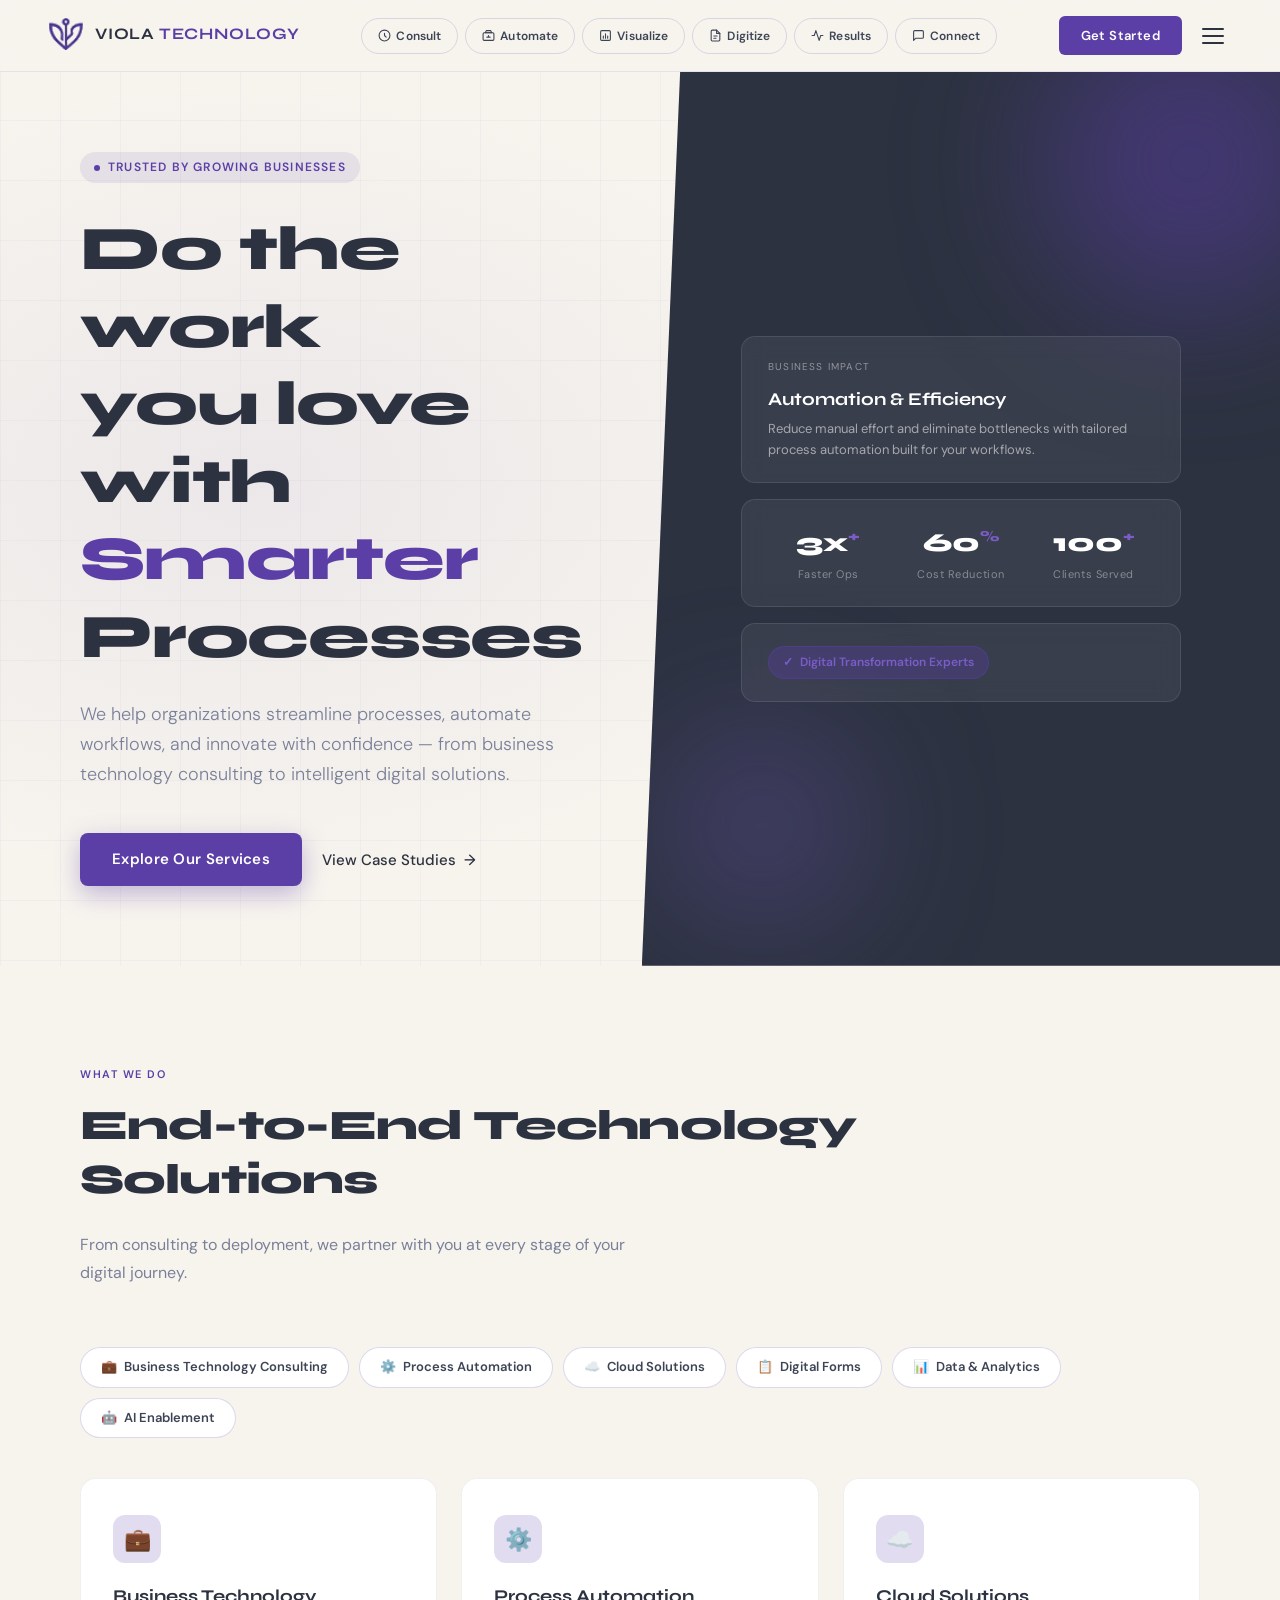
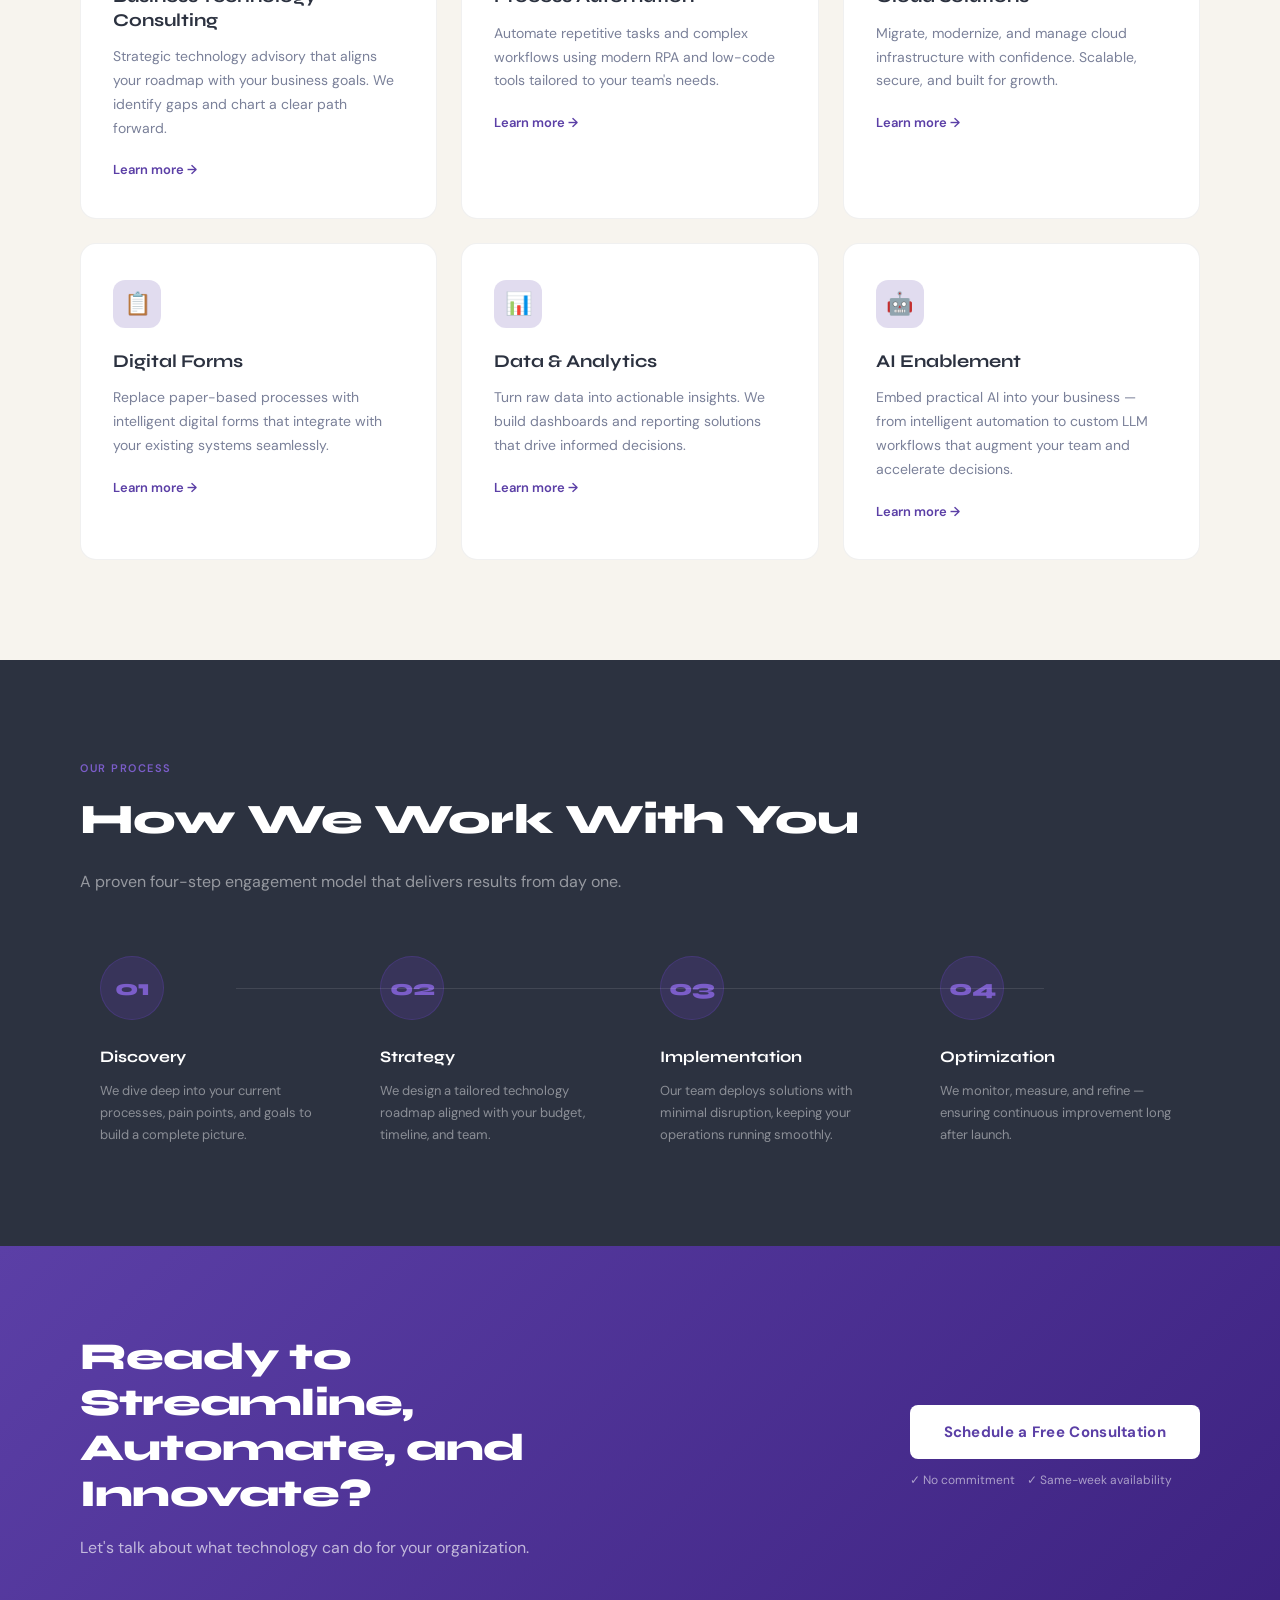
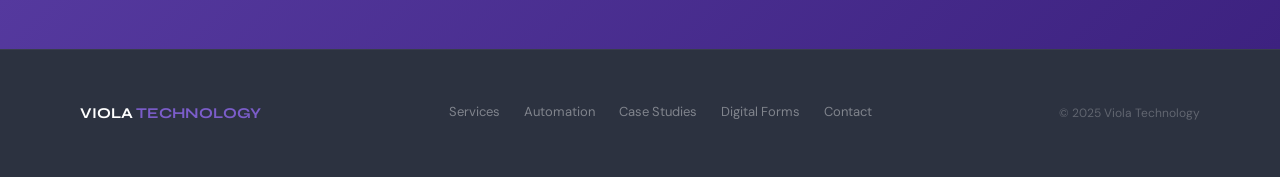
==== commit 3a6c0ed8: "Add files via upload" ====
--- a/index.html
+++ b/index.html
@@ -48,7 +48,7 @@
     .hero-left h1 {
       font-family: 'Syne', sans-serif;
       font-size: clamp(38px, 5vw, 62px);
-      font-weight: 800; line-height: 1.08; letter-spacing: -.02em;
+      font-weight: 800; line-height: 1.25; letter-spacing: -.02em;
       color: var(--charcoal); margin-bottom: 24px;
     }
     .hero-left h1 em { font-style: normal; color: var(--purple); }
@@ -139,7 +139,7 @@
       display: flex; align-items: center; justify-content: center;
       font-size: 22px; margin-bottom: 22px;
     }
-    .service-card h3 { font-family: 'Syne', sans-serif; font-size: 18px; font-weight: 700; margin-bottom: 10px; color: var(--charcoal); }
+    .service-card h3 { font-family: 'Syne', sans-serif; font-size: 18px; font-weight: 700; margin-bottom: 10px; color: var(--charcoal); line-height: 1.3; padding-bottom: 3px; }
     .service-card p { font-size: 14px; color: var(--text-muted); line-height: 1.7; }
     .service-link {
       display: inline-flex; align-items: center; gap: 6px;
@@ -151,7 +151,7 @@
     /* how it works */
     .how-section { background: var(--charcoal); padding: 100px 80px; }
     .how-section .section-label { color: var(--purple-light); }
-    .how-section .section-title { color: #fff; }
+    .how-section .section-title { color: #fff; line-height: 1.25; padding-bottom: 6px; }
     .how-section .section-sub { color: rgba(255,255,255,.5); }
     .steps { display: grid; grid-template-columns: repeat(4,1fr); gap: 0; position: relative; }
     .steps::before {
@@ -227,9 +227,9 @@
       <div class="service-filters">
         <a href="consulting.html" class="filter-btn"><span>💼</span> Business Technology Consulting</a>
         <a href="automation.html" class="filter-btn"><span>⚙️</span> Process Automation</a>
-        <a href="reporting.html" class="filter-btn"><span>📊</span> Reporting & Dashboards</a>
         <a href="consulting.html" class="filter-btn"><span>☁️</span> Cloud Solutions</a>
         <a href="DigitalForms.html" class="filter-btn"><span>📋</span> Digital Forms</a>
+        <a href="consulting.html" class="filter-btn"><span>📊</span> Data & Analytics</a>
         <a href="consulting.html" class="filter-btn"><span>🤖</span> AI Enablement</a>
       </div>
       <div class="services-grid">
@@ -259,9 +259,9 @@
         </div>
         <div class="service-card">
           <div class="service-icon">📊</div>
-          <h3>Reporting & Dashboards</h3>
-          <p>Turn your data into decisions. We build automated reports and interactive dashboards that give you real-time visibility without the manual work.</p>
-          <a href="reporting.html" class="service-link">Learn more →</a>
+          <h3>Data & Analytics</h3>
+          <p>Turn raw data into actionable insights. We build dashboards and reporting solutions that drive informed decisions.</p>
+          <a href="consulting.html" class="service-link">Learn more →</a>
         </div>
         <div class="service-card">
           <div class="service-icon">🤖</div>
--- a/styles.css
+++ b/styles.css
@@ -19,6 +19,8 @@
   background: var(--cream);
   color: var(--charcoal);
   overflow-x: hidden;
+  /* give body itself breathing room so descenders never clip at edges */
+  line-height: 1.6;
 }
 
 /* ── SKIP LINK ── */
@@ -46,11 +48,14 @@
 .nav-logo {
   display: flex; align-items: center; gap: 11px;
   text-decoration: none; flex-shrink: 0;
+  /* extra bottom padding so logo-text descenders don't clip */
+  padding-bottom: 2px;
 }
 .nav-logo svg { width: 34px; height: 34px; }
 .nav-logo-text {
   font-family: 'Syne', sans-serif; font-weight: 700;
   font-size: 16px; letter-spacing: .05em; color: var(--charcoal);
+  line-height: 1.4;
 }
 .nav-logo-text span { color: var(--purple); }
 
@@ -61,10 +66,13 @@
 }
 .nav-pill {
   display: inline-flex; align-items: center; gap: 5px;
-  padding: 6px 14px; border-radius: 100px;
+  /* increased vertical padding so g/y don't clip */
+  padding: 8px 16px;
+  border-radius: 100px;
   font-size: 12px; font-weight: 600;
+  line-height: 1.5;
   border: 1.5px solid rgba(91,63,166,0.18);
-  background: #fff; color: var(--charcoal-mid);
+  background: transparent; color: var(--charcoal-mid);
   transition: all .2s; text-decoration: none;
   letter-spacing: .01em; white-space: nowrap;
   font-family: 'DM Sans', sans-serif;
@@ -73,6 +81,7 @@
   background: var(--purple); color: #fff; border-color: var(--purple);
   box-shadow: 0 3px 10px rgba(91,63,166,.28);
 }
+.nav-pill:hover svg, .nav-pill.active svg { stroke: #fff; }
 
 /* right side */
 .nav-right {
@@ -80,9 +89,10 @@
 }
 .nav-cta {
   background: var(--purple); color: #fff;
-  padding: 9px 22px; border-radius: 6px;
+  /* increased vertical padding */
+  padding: 10px 22px; border-radius: 6px;
   font-size: 13px; font-weight: 600; text-decoration: none;
-  letter-spacing: .03em;
+  line-height: 1.5; letter-spacing: .03em;
   transition: background .2s, transform .15s;
   white-space: nowrap;
 }
@@ -91,7 +101,7 @@
 /* hamburger */
 .hamburger {
   display: flex; flex-direction: column; justify-content: center;
-  gap: 5px; cursor: pointer; padding: 6px;
+  gap: 5px; cursor: pointer; padding: 8px;
   background: none; border: none; flex-shrink: 0;
 }
 .hamburger span {
@@ -108,7 +118,7 @@
   position: fixed; top: 72px; left: 0; right: 0; bottom: 0;
   background: var(--charcoal); z-index: 190;
   display: flex; flex-direction: column;
-  padding: 40px 48px;
+  padding: 48px 48px 40px;
   transform: translateX(100%);
   transition: transform .35s cubic-bezier(.4,0,.2,1);
 }
@@ -116,15 +126,18 @@
 .nav-drawer a {
   font-family: 'Syne', sans-serif; font-size: 28px; font-weight: 700;
   color: rgba(255,255,255,.75); text-decoration: none;
-  padding: 14px 0; border-bottom: 1px solid rgba(255,255,255,.07);
+  /* generous padding so descenders breathe */
+  padding: 18px 0;
+  border-bottom: 1px solid rgba(255,255,255,.07);
+  line-height: 1.4;
   transition: color .2s;
 }
 .nav-drawer a:hover { color: var(--purple-light); }
 .nav-drawer .drawer-cta {
-  margin-top: 32px;
+  margin-top: 36px;
   background: var(--purple); color: #fff;
-  padding: 16px 32px; border-radius: 8px;
-  font-size: 16px; text-align: center;
+  padding: 18px 32px; border-radius: 8px;
+  font-size: 16px; line-height: 1.5; text-align: center;
   border: none;
 }
 
@@ -139,8 +152,10 @@
 /* inner page hero banner */
 .page-hero {
   background: var(--charcoal);
-  padding: 80px 80px 70px;
-  position: relative; overflow: hidden;
+  /* extra bottom padding for descenders on last line */
+  padding: 88px 80px 84px;
+  position: relative;
+  /* removed overflow:hidden — was clipping descenders on hero text */
 }
 .page-hero::before {
   content: '';
@@ -150,41 +165,49 @@
 }
 .page-hero-label {
   font-size: 11px; letter-spacing: .14em; text-transform: uppercase;
-  color: var(--purple-light); font-weight: 600; margin-bottom: 14px;
+  color: var(--purple-light); font-weight: 600;
+  margin-bottom: 16px; line-height: 1.6;
   position: relative; z-index: 1;
 }
 .page-hero h1 {
   font-family: 'Syne', sans-serif;
   font-size: clamp(34px, 5vw, 58px);
   font-weight: 800; letter-spacing: -.02em;
-  color: #fff; line-height: 1.08;
+  color: #fff;
+  line-height: 1.28;
   max-width: 700px; position: relative; z-index: 1;
-  margin-bottom: 18px;
+  margin-bottom: 24px;
+  padding-bottom: 8px;
 }
 .page-hero p {
   font-size: 18px; font-weight: 300; color: rgba(255,255,255,.6);
-  max-width: 560px; line-height: 1.65; position: relative; z-index: 1;
+  max-width: 560px; line-height: 1.7; position: relative; z-index: 1;
+  padding-bottom: 2px;
 }
 
 /* content area */
-.page-content { padding: 80px 80px; }
+.page-content { padding: 88px 80px; }
 
 /* ══════════════════════════════
    SHARED COMPONENTS
 ══════════════════════════════ */
 .section-label {
   font-size: 11px; letter-spacing: .14em; text-transform: uppercase;
-  color: var(--purple); font-weight: 600; margin-bottom: 14px;
+  color: var(--purple); font-weight: 600;
+  margin-bottom: 16px; line-height: 1.6;
 }
 .section-title {
   font-family: 'Syne', sans-serif;
   font-size: clamp(28px, 4vw, 42px);
   font-weight: 800; letter-spacing: -.02em;
-  color: var(--charcoal); margin-bottom: 14px; line-height: 1.1;
+  color: var(--charcoal);
+  margin-bottom: 16px;
+  line-height: 1.28;
+  padding-bottom: 8px;
 }
 .section-sub {
   font-size: 16px; color: var(--text-muted);
-  max-width: 580px; line-height: 1.7; margin-bottom: 56px;
+  max-width: 580px; line-height: 1.75; margin-bottom: 60px;
 }
 
 /* cards grid */
@@ -193,13 +216,16 @@
 }
 .card-item {
   background: #fff; border-radius: 16px;
-  padding: 36px 30px;
+  /* increased padding all round */
+  padding: 40px 32px 36px;
   border: 1px solid rgba(0,0,0,.06);
   transition: transform .25s, box-shadow .25s;
-  position: relative; overflow: hidden;
+  position: relative;
+  /* removed overflow:hidden — was clipping descenders */
 }
 .card-item::before {
   content: ''; position: absolute; top: 0; left: 0; right: 0; height: 3px;
+  border-radius: 16px 16px 0 0;
   background: linear-gradient(90deg, var(--purple), var(--purple-light));
   transform: scaleX(0); transform-origin: left;
   transition: transform .3s;
@@ -210,90 +236,94 @@
   width: 48px; height: 48px; border-radius: 12px;
   background: var(--purple-glow);
   display: flex; align-items: center; justify-content: center;
-  font-size: 22px; margin-bottom: 20px;
+  font-size: 22px; margin-bottom: 22px;
+  flex-shrink: 0;
 }
 .card-item h3 {
   font-family: 'Syne', sans-serif; font-size: 18px; font-weight: 700;
-  margin-bottom: 10px; color: var(--charcoal);
-}
-.card-item p { font-size: 14px; color: var(--text-muted); line-height: 1.7; }
+  margin-bottom: 12px; color: var(--charcoal);
+  line-height: 1.3; padding-bottom: 2px;
+}
+.card-item p { font-size: 14px; color: var(--text-muted); line-height: 1.75; }
 .card-link {
   display: inline-flex; align-items: center; gap: 6px;
   color: var(--purple); font-size: 13px; font-weight: 600;
-  margin-top: 20px; text-decoration: none; transition: gap .2s;
+  margin-top: 22px; text-decoration: none; transition: gap .2s;
+  line-height: 1.5; padding-bottom: 2px;
 }
 .card-link:hover { gap: 10px; }
 
 /* CTA band */
 .cta-band {
   background: linear-gradient(135deg, var(--purple) 0%, #3D2280 100%);
-  padding: 80px;
+  padding: 88px 80px;
   display: flex; align-items: center; justify-content: space-between; gap: 40px;
 }
 .cta-band h2 {
   font-family: 'Syne', sans-serif;
   font-size: clamp(24px, 3vw, 38px); font-weight: 800;
-  color: #fff; letter-spacing: -.02em; max-width: 540px; line-height: 1.2;
-}
-.cta-band p { color: rgba(255,255,255,.65); font-size: 16px; margin-top: 12px; }
+  color: #fff; letter-spacing: -.02em; max-width: 540px;
+  line-height: 1.2; padding-bottom: 4px;
+}
+.cta-band p { color: rgba(255,255,255,.65); font-size: 16px; margin-top: 14px; line-height: 1.65; }
 .cta-right { flex-shrink: 0; display: flex; flex-direction: column; gap: 12px; }
 .btn-white {
   background: #fff; color: var(--purple);
-  padding: 15px 34px; border-radius: 8px;
+  padding: 16px 34px; border-radius: 8px;
   font-size: 15px; font-weight: 700; text-decoration: none;
-  letter-spacing: .02em; transition: all .2s; text-align: center;
+  line-height: 1.5; letter-spacing: .02em; transition: all .2s; text-align: center;
 }
 .btn-white:hover { background: var(--cream); transform: translateY(-2px); }
-.cta-trust { font-size: 12px; color: rgba(255,255,255,.55); }
+.cta-trust { font-size: 12px; color: rgba(255,255,255,.55); line-height: 1.6; }
 
 /* footer */
 .site-footer {
   background: var(--charcoal); border-top: 1px solid rgba(255,255,255,.06);
-  padding: 48px 80px;
+  padding: 52px 80px;
   display: flex; align-items: center; justify-content: space-between; gap: 24px;
   flex-wrap: wrap;
 }
 .footer-logo {
   font-family: 'Syne', sans-serif; font-weight: 700;
-  color: #fff; font-size: 15px;
+  color: #fff; font-size: 15px; line-height: 1.5;
 }
 .footer-logo span { color: var(--purple-light); }
 .footer-links { display: flex; gap: 24px; flex-wrap: wrap; }
 .footer-links a {
   font-size: 13px; color: rgba(255,255,255,.4);
   text-decoration: none; transition: color .2s;
+  line-height: 1.6; padding-bottom: 2px;
 }
 .footer-links a:hover { color: #fff; }
-.footer-copy { font-size: 12px; color: rgba(255,255,255,.25); }
+.footer-copy { font-size: 12px; color: rgba(255,255,255,.25); line-height: 1.6; }
 
 /* buttons */
 .btn-primary {
   background: var(--purple); color: #fff;
-  padding: 14px 32px; border-radius: 8px;
+  padding: 15px 32px; border-radius: 8px;
   font-size: 15px; font-weight: 600; text-decoration: none;
-  letter-spacing: .02em; transition: all .2s;
+  line-height: 1.5; letter-spacing: .02em; transition: all .2s;
   box-shadow: 0 8px 24px rgba(91,63,166,.35);
   display: inline-block;
 }
 .btn-primary:hover { background: var(--purple-light); transform: translateY(-2px); }
 
-/* contact form wrapper */
-.contact-form-wrap {
-  max-width: 680px;
-}
+/* contact */
+.contact-form-wrap { max-width: 680px; }
 .contact-email {
   display: inline-flex; align-items: center; gap: 10px;
   background: #fff; border: 1px solid rgba(91,63,166,.2);
-  border-radius: 10px; padding: 16px 24px;
+  border-radius: 10px; padding: 18px 24px;
   font-size: 16px; color: var(--purple); text-decoration: none;
   font-weight: 500; margin-bottom: 36px; transition: all .2s;
+  line-height: 1.5;
 }
 .contact-email:hover { border-color: var(--purple); box-shadow: 0 4px 16px rgba(91,63,166,.15); }
 
 /* case study cards */
 .case-card {
   background: #fff; border-radius: 16px;
-  padding: 40px 36px;
+  padding: 44px 36px;
   border: 1px solid rgba(0,0,0,.06);
   margin-bottom: 24px;
   display: grid; grid-template-columns: 1fr auto;
@@ -305,55 +335,66 @@
   display: inline-block;
   background: var(--purple-glow); color: var(--purple);
   font-size: 11px; font-weight: 700; letter-spacing: .08em;
-  text-transform: uppercase; padding: 4px 12px; border-radius: 100px;
-  margin-bottom: 14px;
+  text-transform: uppercase;
+  /* more vertical padding so tag text doesn't clip */
+  padding: 6px 14px; border-radius: 100px;
+  margin-bottom: 16px; line-height: 1.5;
 }
 .case-card h3 {
   font-family: 'Syne', sans-serif; font-size: 20px; font-weight: 700;
-  margin-bottom: 10px; color: var(--charcoal);
-}
-.case-card p { font-size: 14px; color: var(--text-muted); line-height: 1.7; }
+  margin-bottom: 12px; color: var(--charcoal);
+  line-height: 1.3; padding-bottom: 2px;
+}
+.case-card p { font-size: 14px; color: var(--text-muted); line-height: 1.75; }
 .case-result {
   text-align: center; flex-shrink: 0; min-width: 120px;
-  background: var(--charcoal); border-radius: 12px; padding: 20px 16px;
+  background: var(--charcoal); border-radius: 12px; padding: 24px 16px;
 }
 .case-result-num {
   font-family: 'Syne', sans-serif; font-size: 32px; font-weight: 800;
-  color: var(--purple-light);
-}
-.case-result-lbl { font-size: 11px; color: rgba(255,255,255,.5); margin-top: 4px; }
+  color: var(--purple-light); line-height: 1.2;
+}
+.case-result-lbl { font-size: 11px; color: rgba(255,255,255,.5); margin-top: 6px; line-height: 1.5; }
 
 /* insight cards */
 .insights-grid {
   display: grid; grid-template-columns: repeat(3, 1fr); gap: 24px;
 }
 .insight-card {
-  background: #fff; border-radius: 16px; overflow: hidden;
+  background: #fff; border-radius: 16px;
+  /* removed overflow:hidden — clips descenders in insight-top headings */
   border: 1px solid rgba(0,0,0,.06);
   transition: transform .25s, box-shadow .25s;
 }
 .insight-card:hover { transform: translateY(-5px); box-shadow: 0 20px 48px rgba(0,0,0,.09); }
 .insight-top {
-  background: var(--charcoal); padding: 28px 28px 24px;
-  position: relative; overflow: hidden;
+  background: var(--charcoal);
+  border-radius: 16px 16px 0 0;
+  padding: 32px 28px 28px;
+  position: relative;
+  /* removed overflow:hidden from here too */
 }
 .insight-top::after {
   content: ''; position: absolute; bottom: -20px; right: -20px;
   width: 100px; height: 100px; border-radius: 50%;
   background: rgba(91,63,166,.3);
+  pointer-events: none;
 }
 .insight-cat {
   font-size: 10px; letter-spacing: .12em; text-transform: uppercase;
-  color: var(--purple-light); font-weight: 600; margin-bottom: 10px;
+  color: var(--purple-light); font-weight: 600;
+  margin-bottom: 12px; line-height: 1.6;
 }
 .insight-top h3 {
   font-family: 'Syne', sans-serif; font-size: 17px; font-weight: 700;
-  color: #fff; line-height: 1.3; position: relative; z-index: 1;
-}
-.insight-body { padding: 24px 28px; }
-.insight-body p { font-size: 13px; color: var(--text-muted); line-height: 1.7; margin-bottom: 16px; }
+  color: #fff; line-height: 1.35; position: relative; z-index: 1;
+  padding-bottom: 4px;
+}
+.insight-body { padding: 28px 28px 24px; }
+.insight-body p { font-size: 13px; color: var(--text-muted); line-height: 1.75; margin-bottom: 18px; }
 .insight-link {
   font-size: 13px; font-weight: 600; color: var(--purple);
   text-decoration: none; display: inline-flex; align-items: center; gap: 6px;
+  line-height: 1.5; padding-bottom: 2px;
 }
 .insight-link:hover { gap: 10px; }
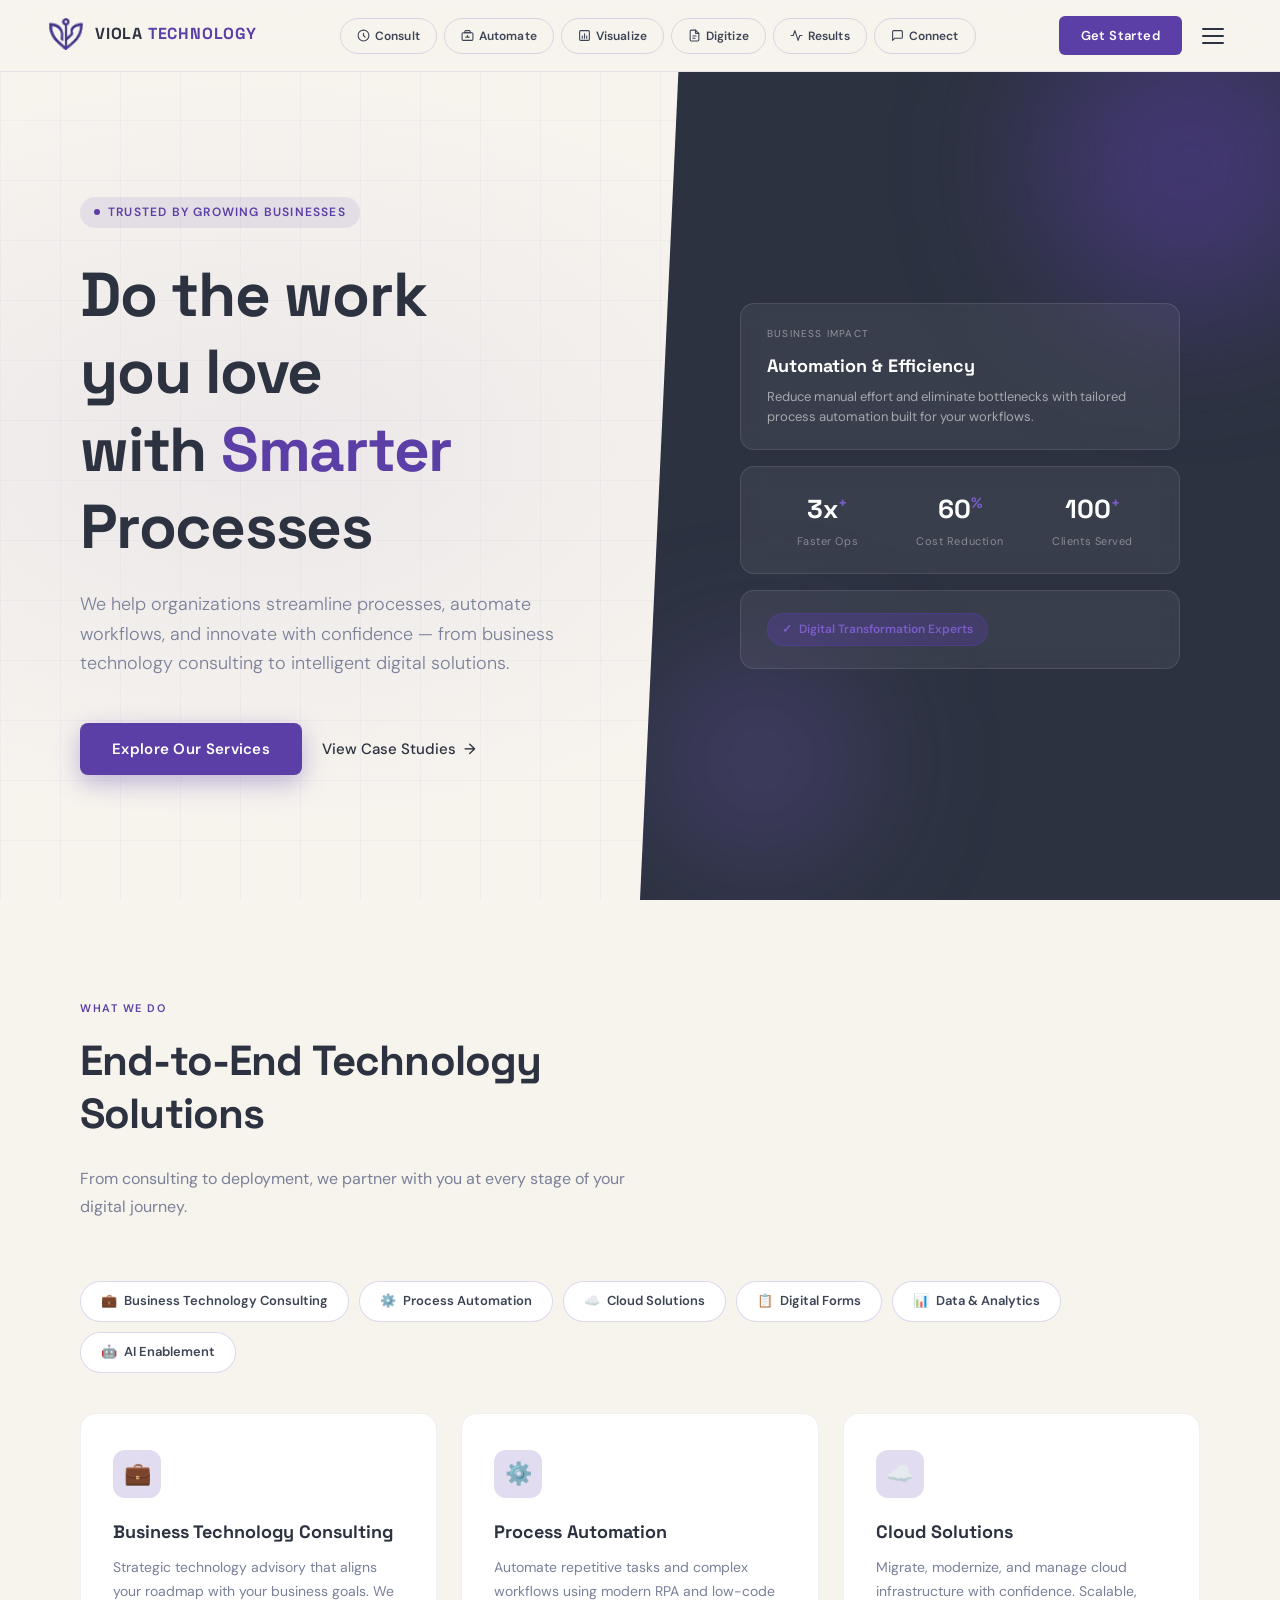
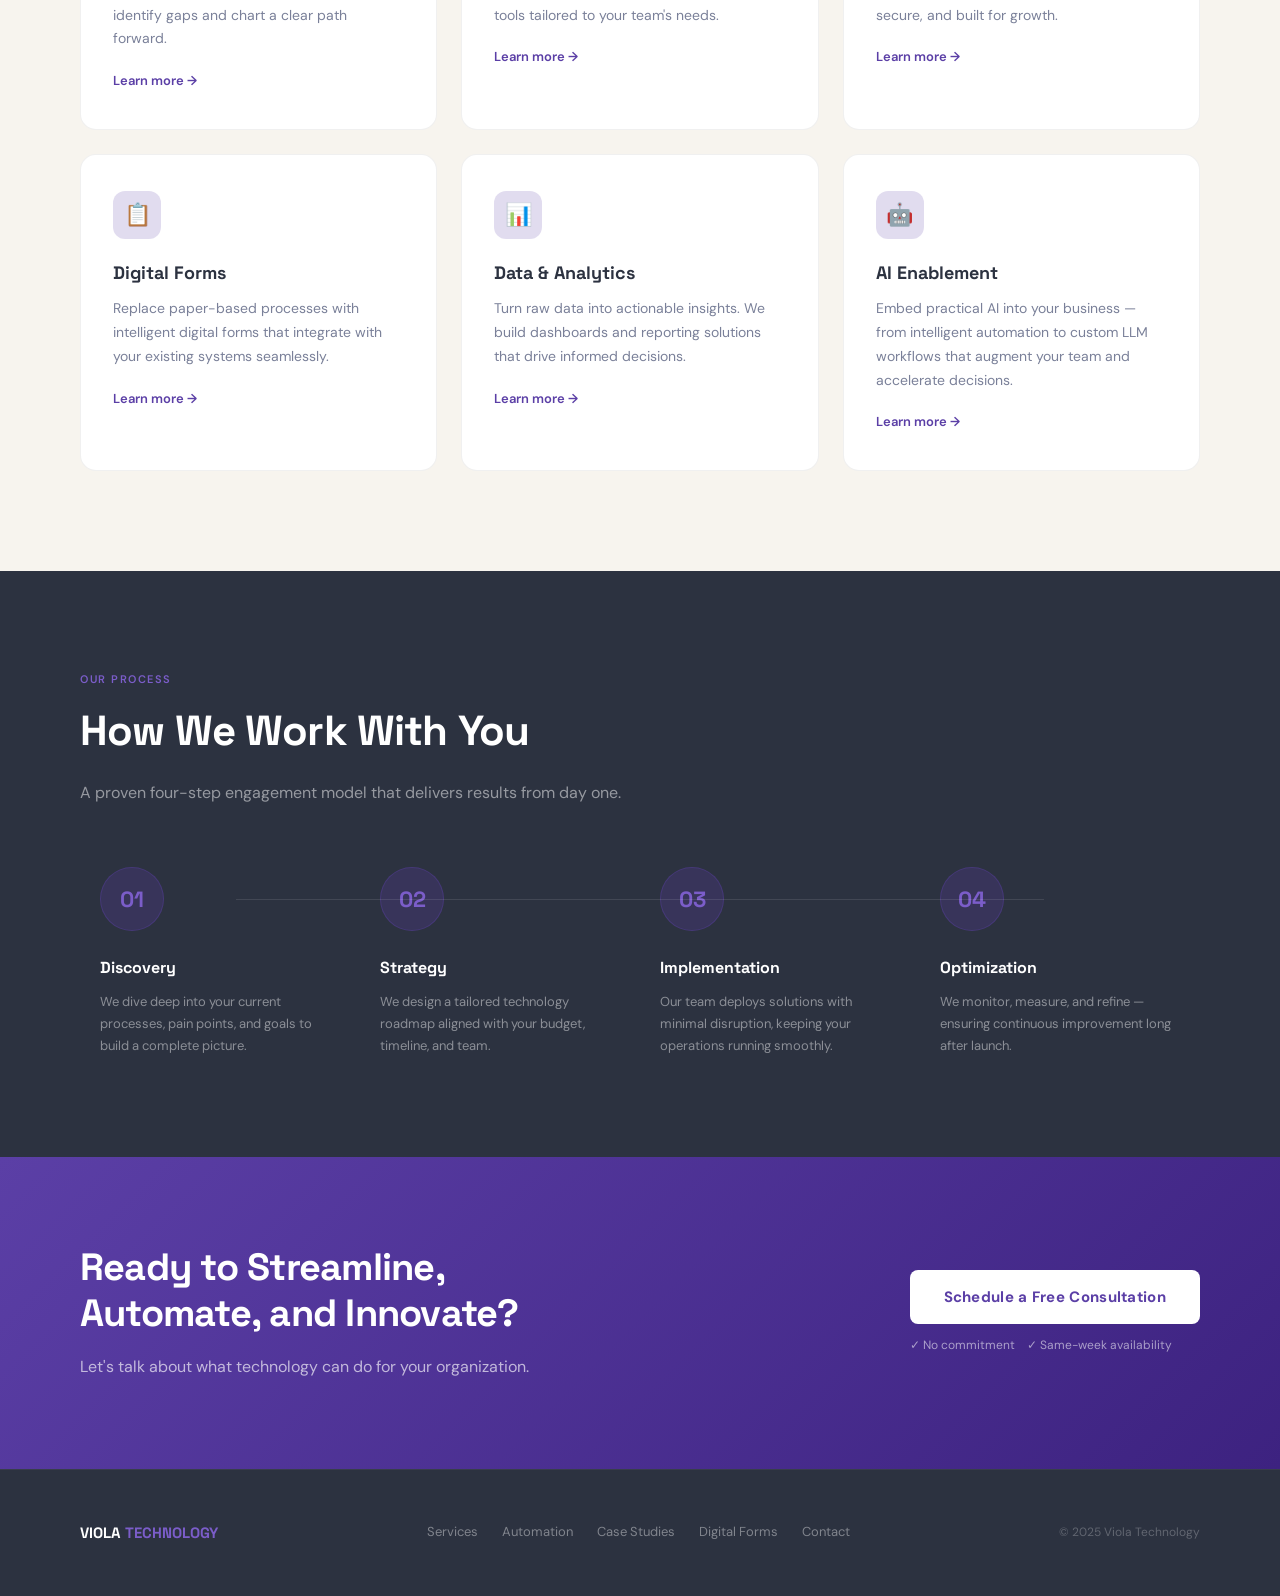
==== commit d6a51923: "Add files via upload" ====
--- a/index.html
+++ b/index.html
@@ -46,7 +46,7 @@
     }
     @keyframes pulse { 0%,100%{opacity:1;} 50%{opacity:.4;} }
     .hero-left h1 {
-      font-family: 'Syne', sans-serif;
+      font-family: 'Space Grotesk', sans-serif;
       font-size: clamp(38px, 5vw, 62px);
       font-weight: 800; line-height: 1.25; letter-spacing: -.02em;
       color: var(--charcoal); margin-bottom: 24px;
@@ -82,11 +82,11 @@
     }
     .vis-card + .vis-card { margin-top: 16px; }
     .vis-label { font-size: 10px; letter-spacing: .12em; text-transform: uppercase; color: rgba(255,255,255,.45); margin-bottom: 10px; }
-    .vis-title { font-family: 'Syne', sans-serif; font-size: 18px; font-weight: 700; margin-bottom: 6px; }
+    .vis-title { font-family: 'Space Grotesk', sans-serif; font-size: 18px; font-weight: 700; margin-bottom: 6px; }
     .vis-desc { font-size: 13px; color: rgba(255,255,255,.55); line-height: 1.55; }
     .vis-stats { display: grid; grid-template-columns: 1fr 1fr 1fr; gap: 12px; }
     .stat-item { text-align: center; }
-    .stat-num { font-family: 'Syne', sans-serif; font-size: 26px; font-weight: 800; color: #fff; }
+    .stat-num { font-family: 'Space Grotesk', sans-serif; font-size: 26px; font-weight: 800; color: #fff; }
     .stat-num sup { color: var(--purple-light); font-size: 15px; }
     .stat-lbl { font-size: 11px; color: rgba(255,255,255,.4); letter-spacing: .05em; margin-top: 3px; }
     .vis-badge {
@@ -139,7 +139,7 @@
       display: flex; align-items: center; justify-content: center;
       font-size: 22px; margin-bottom: 22px;
     }
-    .service-card h3 { font-family: 'Syne', sans-serif; font-size: 18px; font-weight: 700; margin-bottom: 10px; color: var(--charcoal); line-height: 1.3; padding-bottom: 3px; }
+    .service-card h3 { font-family: 'Space Grotesk', sans-serif; font-size: 18px; font-weight: 700; margin-bottom: 10px; color: var(--charcoal); line-height: 1.3; padding-bottom: 3px; }
     .service-card p { font-size: 14px; color: var(--text-muted); line-height: 1.7; }
     .service-link {
       display: inline-flex; align-items: center; gap: 6px;
@@ -164,10 +164,10 @@
       width: 64px; height: 64px; border-radius: 50%;
       background: rgba(91,63,166,.25); border: 1px solid rgba(91,63,166,.4);
       display: flex; align-items: center; justify-content: center;
-      font-family: 'Syne', sans-serif; font-size: 22px; font-weight: 800;
+      font-family: 'Space Grotesk', sans-serif; font-size: 22px; font-weight: 800;
       color: var(--purple-light); margin-bottom: 24px;
     }
-    .step h4 { font-family: 'Syne', sans-serif; font-size: 16px; font-weight: 700; color: #fff; margin-bottom: 10px; }
+    .step h4 { font-family: 'Space Grotesk', sans-serif; font-size: 16px; font-weight: 700; color: #fff; margin-bottom: 10px; }
     .step p { font-size: 13px; color: rgba(255,255,255,.45); line-height: 1.7; }
   </style>
 </head>
--- a/styles.css
+++ b/styles.css
@@ -1,5 +1,5 @@
 /* ── VIOLA TECHNOLOGY – SHARED STYLESHEET ── */
-@import url('https://fonts.googleapis.com/css2?family=Syne:wght@400;600;700;800&family=DM+Sans:ital,wght@0,300;0,400;0,500;1,300&display=swap');
+@import url('https://fonts.googleapis.com/css2?family=Space+Grotesk:wght@400;500;600;700&family=DM+Sans:ital,wght@0,300;0,400;0,500;1,300&display=swap');
 
 :root {
   --purple: #5B3FA6;
@@ -53,7 +53,7 @@
 }
 .nav-logo svg { width: 34px; height: 34px; }
 .nav-logo-text {
-  font-family: 'Syne', sans-serif; font-weight: 700;
+  font-family: 'Space Grotesk', sans-serif; font-weight: 700;
   font-size: 16px; letter-spacing: .05em; color: var(--charcoal);
   line-height: 1.4;
 }
@@ -124,7 +124,7 @@
 }
 .nav-drawer.open { transform: translateX(0); }
 .nav-drawer a {
-  font-family: 'Syne', sans-serif; font-size: 28px; font-weight: 700;
+  font-family: 'Space Grotesk', sans-serif; font-size: 28px; font-weight: 700;
   color: rgba(255,255,255,.75); text-decoration: none;
   /* generous padding so descenders breathe */
   padding: 18px 0;
@@ -170,7 +170,7 @@
   position: relative; z-index: 1;
 }
 .page-hero h1 {
-  font-family: 'Syne', sans-serif;
+  font-family: 'Space Grotesk', sans-serif;
   font-size: clamp(34px, 5vw, 58px);
   font-weight: 800; letter-spacing: -.02em;
   color: #fff;
@@ -197,7 +197,7 @@
   margin-bottom: 16px; line-height: 1.6;
 }
 .section-title {
-  font-family: 'Syne', sans-serif;
+  font-family: 'Space Grotesk', sans-serif;
   font-size: clamp(28px, 4vw, 42px);
   font-weight: 800; letter-spacing: -.02em;
   color: var(--charcoal);
@@ -240,7 +240,7 @@
   flex-shrink: 0;
 }
 .card-item h3 {
-  font-family: 'Syne', sans-serif; font-size: 18px; font-weight: 700;
+  font-family: 'Space Grotesk', sans-serif; font-size: 18px; font-weight: 700;
   margin-bottom: 12px; color: var(--charcoal);
   line-height: 1.3; padding-bottom: 2px;
 }
@@ -260,7 +260,7 @@
   display: flex; align-items: center; justify-content: space-between; gap: 40px;
 }
 .cta-band h2 {
-  font-family: 'Syne', sans-serif;
+  font-family: 'Space Grotesk', sans-serif;
   font-size: clamp(24px, 3vw, 38px); font-weight: 800;
   color: #fff; letter-spacing: -.02em; max-width: 540px;
   line-height: 1.2; padding-bottom: 4px;
@@ -284,7 +284,7 @@
   flex-wrap: wrap;
 }
 .footer-logo {
-  font-family: 'Syne', sans-serif; font-weight: 700;
+  font-family: 'Space Grotesk', sans-serif; font-weight: 700;
   color: #fff; font-size: 15px; line-height: 1.5;
 }
 .footer-logo span { color: var(--purple-light); }
@@ -341,7 +341,7 @@
   margin-bottom: 16px; line-height: 1.5;
 }
 .case-card h3 {
-  font-family: 'Syne', sans-serif; font-size: 20px; font-weight: 700;
+  font-family: 'Space Grotesk', sans-serif; font-size: 20px; font-weight: 700;
   margin-bottom: 12px; color: var(--charcoal);
   line-height: 1.3; padding-bottom: 2px;
 }
@@ -351,7 +351,7 @@
   background: var(--charcoal); border-radius: 12px; padding: 24px 16px;
 }
 .case-result-num {
-  font-family: 'Syne', sans-serif; font-size: 32px; font-weight: 800;
+  font-family: 'Space Grotesk', sans-serif; font-size: 32px; font-weight: 800;
   color: var(--purple-light); line-height: 1.2;
 }
 .case-result-lbl { font-size: 11px; color: rgba(255,255,255,.5); margin-top: 6px; line-height: 1.5; }
@@ -386,7 +386,7 @@
   margin-bottom: 12px; line-height: 1.6;
 }
 .insight-top h3 {
-  font-family: 'Syne', sans-serif; font-size: 17px; font-weight: 700;
+  font-family: 'Space Grotesk', sans-serif; font-size: 17px; font-weight: 700;
   color: #fff; line-height: 1.35; position: relative; z-index: 1;
   padding-bottom: 4px;
 }
